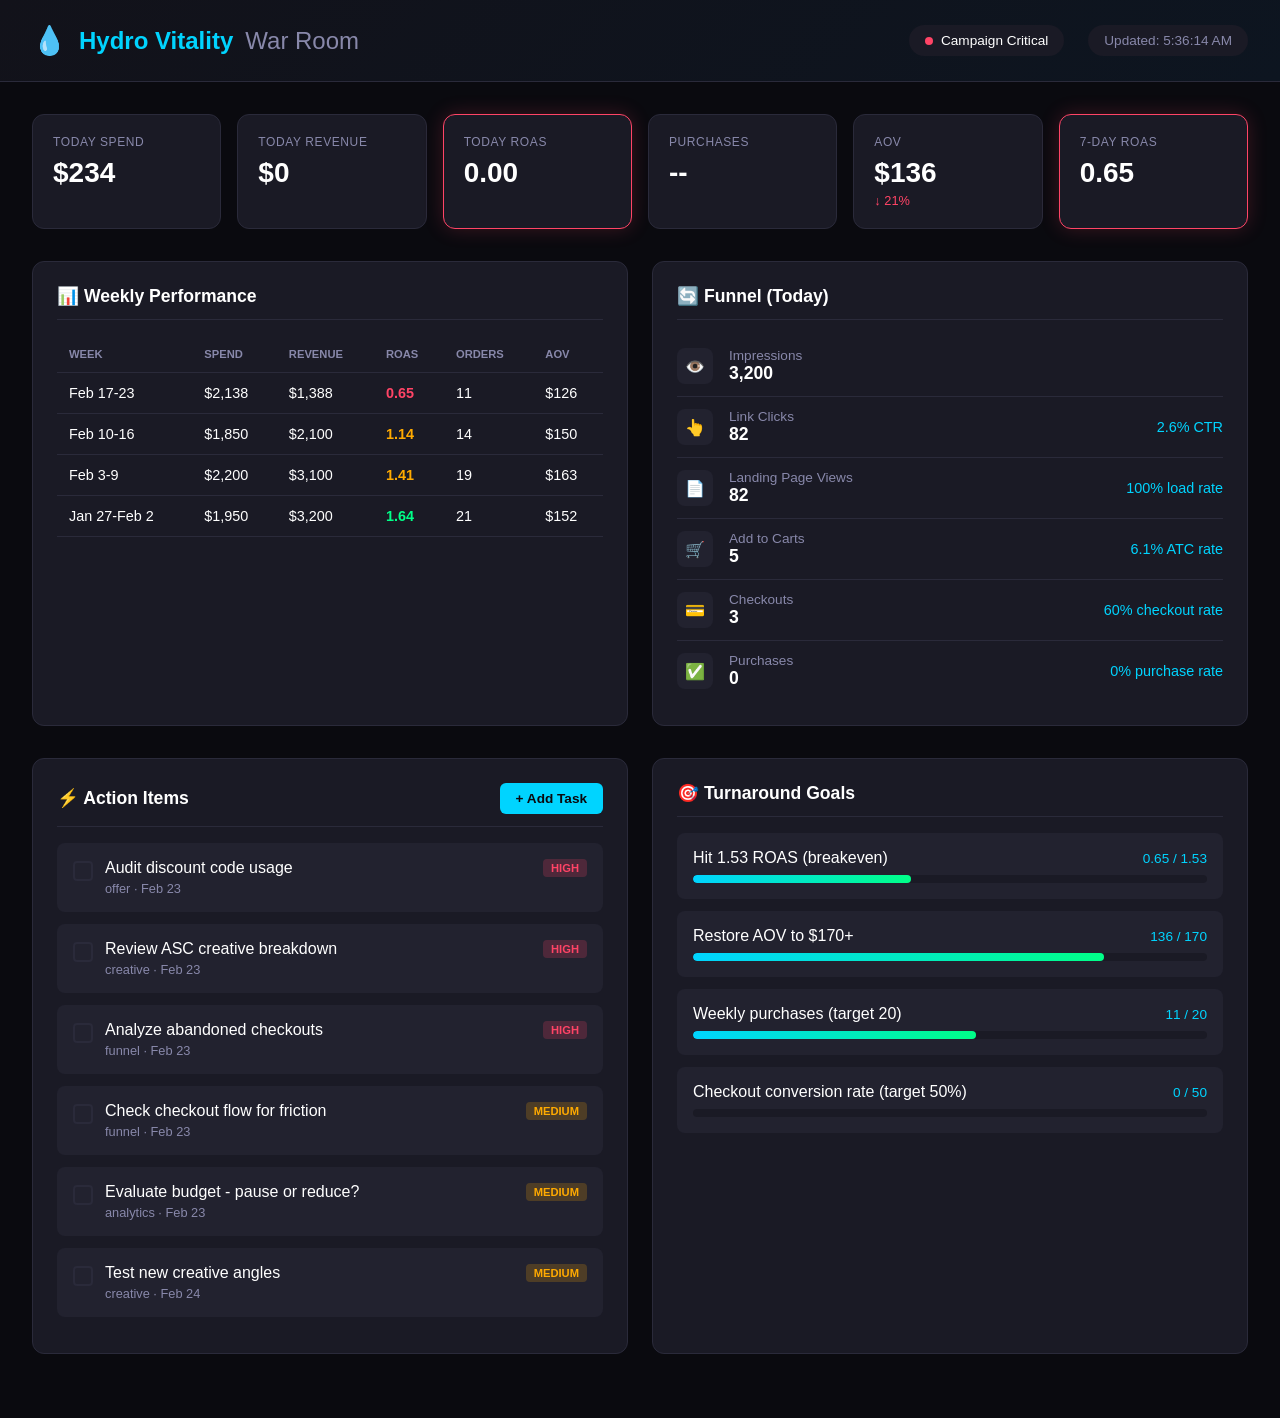
==== index.html @ 872fd459 "Initial Hydro Vitality War Room dashboard" ====
<!DOCTYPE html>
<html lang="en">
<head>
  <meta charset="UTF-8">
  <meta name="viewport" content="width=device-width, initial-scale=1.0">
  <title>Hydro Vitality War Room 💧</title>
  <style>
    * { margin: 0; padding: 0; box-sizing: border-box; }
    
    :root {
      --bg-primary: #0a0a0f;
      --bg-secondary: #12121a;
      --bg-card: #1a1a25;
      --bg-hover: #22222f;
      --text-primary: #ffffff;
      --text-secondary: #8888aa;
      --accent: #00d4ff;
      --accent-glow: rgba(0, 212, 255, 0.3);
      --success: #00ff88;
      --warning: #ffaa00;
      --error: #ff4466;
      --info: #6688ff;
      --border: #2a2a3a;
      --profit: #00ff88;
      --loss: #ff4466;
    }
    
    body {
      font-family: -apple-system, BlinkMacSystemFont, 'Segoe UI', Roboto, sans-serif;
      background: var(--bg-primary);
      color: var(--text-primary);
      min-height: 100vh;
    }
    
    /* Header */
    .header {
      background: linear-gradient(135deg, var(--bg-secondary) 0%, #0d1520 100%);
      border-bottom: 1px solid var(--border);
      padding: 1.5rem 2rem;
      display: flex;
      justify-content: space-between;
      align-items: center;
      position: sticky;
      top: 0;
      z-index: 100;
    }
    
    .logo {
      display: flex;
      align-items: center;
      gap: 0.75rem;
      font-size: 1.5rem;
      font-weight: 700;
    }
    
    .logo-icon { font-size: 1.75rem; }
    .logo-text { color: var(--accent); }
    
    .header-status {
      display: flex;
      gap: 1.5rem;
      align-items: center;
    }
    
    .status-badge {
      display: flex;
      align-items: center;
      gap: 0.5rem;
      padding: 0.5rem 1rem;
      background: var(--bg-card);
      border-radius: 20px;
      font-size: 0.85rem;
    }
    
    .status-dot {
      width: 8px;
      height: 8px;
      border-radius: 50%;
      background: var(--error);
      animation: pulse 2s infinite;
    }
    
    .status-dot.healthy { background: var(--success); }
    .status-dot.warning { background: var(--warning); }
    
    @keyframes pulse {
      0%, 100% { opacity: 1; }
      50% { opacity: 0.5; }
    }
    
    /* Main Layout */
    .main-content {
      padding: 2rem;
      max-width: 1600px;
      margin: 0 auto;
    }
    
    /* KPI Cards Row */
    .kpi-grid {
      display: grid;
      grid-template-columns: repeat(auto-fit, minmax(180px, 1fr));
      gap: 1rem;
      margin-bottom: 2rem;
    }
    
    .kpi-card {
      background: var(--bg-card);
      border: 1px solid var(--border);
      border-radius: 12px;
      padding: 1.25rem;
      position: relative;
      overflow: hidden;
    }
    
    .kpi-card.highlight {
      border-color: var(--accent);
      box-shadow: 0 0 20px var(--accent-glow);
    }
    
    .kpi-card.danger {
      border-color: var(--error);
      box-shadow: 0 0 20px rgba(255, 68, 102, 0.2);
    }
    
    .kpi-label {
      font-size: 0.75rem;
      color: var(--text-secondary);
      text-transform: uppercase;
      letter-spacing: 0.05em;
      margin-bottom: 0.5rem;
    }
    
    .kpi-value {
      font-size: 1.75rem;
      font-weight: 700;
      margin-bottom: 0.25rem;
    }
    
    .kpi-change {
      font-size: 0.8rem;
      display: flex;
      align-items: center;
      gap: 0.25rem;
    }
    
    .kpi-change.positive { color: var(--success); }
    .kpi-change.negative { color: var(--error); }
    
    /* Section Headers */
    .section-header {
      display: flex;
      justify-content: space-between;
      align-items: center;
      margin-bottom: 1rem;
      padding-bottom: 0.75rem;
      border-bottom: 1px solid var(--border);
    }
    
    .section-title {
      font-size: 1.1rem;
      font-weight: 600;
      display: flex;
      align-items: center;
      gap: 0.5rem;
    }
    
    /* Two Column Layout */
    .two-col {
      display: grid;
      grid-template-columns: 1fr 1fr;
      gap: 1.5rem;
      margin-bottom: 2rem;
    }
    
    @media (max-width: 1024px) {
      .two-col { grid-template-columns: 1fr; }
    }
    
    /* Cards */
    .card {
      background: var(--bg-card);
      border: 1px solid var(--border);
      border-radius: 12px;
      padding: 1.5rem;
    }
    
    /* Weekly Tracker Table */
    .tracker-table {
      width: 100%;
      border-collapse: collapse;
    }
    
    .tracker-table th,
    .tracker-table td {
      padding: 0.75rem;
      text-align: left;
      border-bottom: 1px solid var(--border);
    }
    
    .tracker-table th {
      font-size: 0.7rem;
      text-transform: uppercase;
      color: var(--text-secondary);
      font-weight: 600;
    }
    
    .tracker-table td {
      font-size: 0.9rem;
    }
    
    .tracker-table tr:hover {
      background: var(--bg-hover);
    }
    
    .roas-cell {
      font-weight: 600;
    }
    
    .roas-cell.good { color: var(--success); }
    .roas-cell.bad { color: var(--error); }
    .roas-cell.neutral { color: var(--warning); }
    
    /* Funnel */
    .funnel-step {
      display: flex;
      align-items: center;
      gap: 1rem;
      padding: 0.75rem 0;
      border-bottom: 1px solid var(--border);
    }
    
    .funnel-step:last-child { border-bottom: none; }
    
    .funnel-icon {
      width: 36px;
      height: 36px;
      background: var(--bg-hover);
      border-radius: 8px;
      display: flex;
      align-items: center;
      justify-content: center;
      font-size: 1rem;
    }
    
    .funnel-info { flex: 1; }
    
    .funnel-label {
      font-size: 0.85rem;
      color: var(--text-secondary);
    }
    
    .funnel-value {
      font-size: 1.1rem;
      font-weight: 600;
    }
    
    .funnel-rate {
      font-size: 0.9rem;
      color: var(--accent);
    }
    
    /* Action Items */
    .action-list {
      list-style: none;
    }
    
    .action-item {
      display: flex;
      align-items: flex-start;
      gap: 0.75rem;
      padding: 1rem;
      background: var(--bg-hover);
      border-radius: 8px;
      margin-bottom: 0.75rem;
      cursor: pointer;
      transition: all 0.2s;
    }
    
    .action-item:hover {
      background: #2a2a3a;
    }
    
    .action-item.completed {
      opacity: 0.5;
    }
    
    .action-checkbox {
      width: 20px;
      height: 20px;
      border: 2px solid var(--border);
      border-radius: 4px;
      display: flex;
      align-items: center;
      justify-content: center;
      flex-shrink: 0;
      margin-top: 2px;
    }
    
    .action-item.completed .action-checkbox {
      background: var(--success);
      border-color: var(--success);
    }
    
    .action-content { flex: 1; }
    
    .action-title {
      font-weight: 500;
      margin-bottom: 0.25rem;
    }
    
    .action-item.completed .action-title {
      text-decoration: line-through;
    }
    
    .action-meta {
      font-size: 0.8rem;
      color: var(--text-secondary);
    }
    
    .action-priority {
      font-size: 0.7rem;
      padding: 0.2rem 0.5rem;
      border-radius: 4px;
      text-transform: uppercase;
      font-weight: 600;
    }
    
    .action-priority.high {
      background: rgba(255, 68, 102, 0.2);
      color: var(--error);
    }
    
    .action-priority.medium {
      background: rgba(255, 170, 0, 0.2);
      color: var(--warning);
    }
    
    .action-priority.low {
      background: rgba(0, 212, 255, 0.2);
      color: var(--accent);
    }
    
    /* Add Action Button */
    .add-btn {
      background: var(--accent);
      color: var(--bg-primary);
      border: none;
      padding: 0.5rem 1rem;
      border-radius: 6px;
      font-size: 0.85rem;
      font-weight: 600;
      cursor: pointer;
      transition: all 0.2s;
    }
    
    .add-btn:hover {
      filter: brightness(1.1);
    }
    
    /* Goals Section */
    .goal-card {
      background: var(--bg-hover);
      border-radius: 8px;
      padding: 1rem;
      margin-bottom: 0.75rem;
    }
    
    .goal-header {
      display: flex;
      justify-content: space-between;
      align-items: center;
      margin-bottom: 0.5rem;
    }
    
    .goal-title {
      font-weight: 500;
    }
    
    .goal-target {
      font-size: 0.85rem;
      color: var(--accent);
    }
    
    .goal-progress-bar {
      height: 8px;
      background: var(--bg-card);
      border-radius: 4px;
      overflow: hidden;
    }
    
    .goal-progress-fill {
      height: 100%;
      background: linear-gradient(90deg, var(--accent), var(--success));
      border-radius: 4px;
      transition: width 0.5s ease;
    }
    
    /* Modal */
    .modal-overlay {
      display: none;
      position: fixed;
      top: 0;
      left: 0;
      right: 0;
      bottom: 0;
      background: rgba(0, 0, 0, 0.8);
      z-index: 1000;
      align-items: center;
      justify-content: center;
    }
    
    .modal-overlay.active {
      display: flex;
    }
    
    .modal {
      background: var(--bg-card);
      border: 1px solid var(--border);
      border-radius: 12px;
      padding: 1.5rem;
      width: 90%;
      max-width: 500px;
    }
    
    .modal-header {
      display: flex;
      justify-content: space-between;
      align-items: center;
      margin-bottom: 1rem;
    }
    
    .modal-title {
      font-size: 1.1rem;
      font-weight: 600;
    }
    
    .modal-close {
      background: none;
      border: none;
      color: var(--text-secondary);
      font-size: 1.5rem;
      cursor: pointer;
    }
    
    .form-group {
      margin-bottom: 1rem;
    }
    
    .form-label {
      display: block;
      font-size: 0.85rem;
      color: var(--text-secondary);
      margin-bottom: 0.5rem;
    }
    
    .form-input,
    .form-select,
    .form-textarea {
      width: 100%;
      padding: 0.75rem;
      background: var(--bg-primary);
      border: 1px solid var(--border);
      border-radius: 6px;
      color: var(--text-primary);
      font-size: 0.9rem;
    }
    
    .form-textarea {
      min-height: 80px;
      resize: vertical;
    }
    
    .form-actions {
      display: flex;
      gap: 0.75rem;
      justify-content: flex-end;
    }
    
    .btn-secondary {
      background: var(--bg-hover);
      color: var(--text-primary);
      border: 1px solid var(--border);
      padding: 0.5rem 1rem;
      border-radius: 6px;
      cursor: pointer;
    }
    
    /* Responsive */
    @media (max-width: 768px) {
      .main-content { padding: 1rem; }
      .kpi-grid { grid-template-columns: repeat(2, 1fr); }
      .header { padding: 1rem; }
    }
  </style>
</head>
<body>
  <header class="header">
    <div class="logo">
      <span class="logo-icon">💧</span>
      <span class="logo-text">Hydro Vitality</span>
      <span style="font-weight: 400; color: var(--text-secondary);">War Room</span>
    </div>
    <div class="header-status">
      <div class="status-badge">
        <span class="status-dot"></span>
        <span id="campaign-status">Campaign Critical</span>
      </div>
      <div class="status-badge" style="color: var(--text-secondary);">
        <span id="last-updated">Updated: --</span>
      </div>
    </div>
  </header>

  <main class="main-content">
    <!-- KPI Cards -->
    <div class="kpi-grid" id="kpi-grid">
      <!-- Populated by JS -->
    </div>

    <!-- Two Column Layout -->
    <div class="two-col">
      <!-- Weekly Performance -->
      <div class="card">
        <div class="section-header">
          <h2 class="section-title">📊 Weekly Performance</h2>
        </div>
        <table class="tracker-table">
          <thead>
            <tr>
              <th>Week</th>
              <th>Spend</th>
              <th>Revenue</th>
              <th>ROAS</th>
              <th>Orders</th>
              <th>AOV</th>
            </tr>
          </thead>
          <tbody id="weekly-table">
            <!-- Populated by JS -->
          </tbody>
        </table>
      </div>

      <!-- Funnel Analysis -->
      <div class="card">
        <div class="section-header">
          <h2 class="section-title">🔄 Funnel (Today)</h2>
        </div>
        <div id="funnel-container">
          <!-- Populated by JS -->
        </div>
      </div>
    </div>

    <!-- Action Items & Goals -->
    <div class="two-col">
      <!-- Action Items -->
      <div class="card">
        <div class="section-header">
          <h2 class="section-title">⚡ Action Items</h2>
          <button class="add-btn" onclick="openModal()">+ Add Task</button>
        </div>
        <ul class="action-list" id="action-list">
          <!-- Populated by JS -->
        </ul>
      </div>

      <!-- Turnaround Goals -->
      <div class="card">
        <div class="section-header">
          <h2 class="section-title">🎯 Turnaround Goals</h2>
        </div>
        <div id="goals-container">
          <!-- Populated by JS -->
        </div>
      </div>
    </div>
  </main>

  <!-- Add Task Modal -->
  <div class="modal-overlay" id="modal-overlay">
    <div class="modal">
      <div class="modal-header">
        <h3 class="modal-title">Add Action Item</h3>
        <button class="modal-close" onclick="closeModal()">&times;</button>
      </div>
      <form id="action-form">
        <div class="form-group">
          <label class="form-label">Task Title</label>
          <input type="text" class="form-input" id="task-title" required>
        </div>
        <div class="form-group">
          <label class="form-label">Description</label>
          <textarea class="form-textarea" id="task-desc"></textarea>
        </div>
        <div class="form-group">
          <label class="form-label">Priority</label>
          <select class="form-select" id="task-priority">
            <option value="high">🔴 High</option>
            <option value="medium" selected>🟡 Medium</option>
            <option value="low">🔵 Low</option>
          </select>
        </div>
        <div class="form-group">
          <label class="form-label">Category</label>
          <select class="form-select" id="task-category">
            <option value="creative">Creative</option>
            <option value="targeting">Targeting</option>
            <option value="funnel">Funnel/CRO</option>
            <option value="offer">Offer/Pricing</option>
            <option value="analytics">Analytics</option>
            <option value="other">Other</option>
          </select>
        </div>
        <div class="form-actions">
          <button type="button" class="btn-secondary" onclick="closeModal()">Cancel</button>
          <button type="submit" class="add-btn">Add Task</button>
        </div>
      </form>
    </div>
  </div>

  <script>
    // Data paths
    const DATA_PATH = './data/';
    
    // State
    let metrics = {};
    let weeklyData = [];
    let funnelData = {};
    let actions = [];
    let goals = [];

    // Load all data
    async function loadData() {
      try {
        const [metricsRes, weeklyRes, funnelRes, actionsRes, goalsRes] = await Promise.all([
          fetch(DATA_PATH + 'metrics.json'),
          fetch(DATA_PATH + 'weekly.json'),
          fetch(DATA_PATH + 'funnel.json'),
          fetch(DATA_PATH + 'actions.json'),
          fetch(DATA_PATH + 'goals.json')
        ]);
        
        metrics = await metricsRes.json();
        weeklyData = await weeklyRes.json();
        funnelData = await funnelRes.json();
        actions = await actionsRes.json();
        goals = await goalsRes.json();
        
        renderAll();
      } catch (err) {
        console.error('Error loading data:', err);
      }
    }

    // Render all sections
    function renderAll() {
      renderKPIs();
      renderWeeklyTable();
      renderFunnel();
      renderActions();
      renderGoals();
      updateStatus();
    }

    // Render KPI cards
    function renderKPIs() {
      const grid = document.getElementById('kpi-grid');
      const kpis = [
        { label: 'Today Spend', value: '$' + metrics.todaySpend?.toFixed(0), change: null, highlight: false },
        { label: 'Today Revenue', value: '$' + metrics.todayRevenue?.toFixed(0), change: null, highlight: false },
        { label: 'Today ROAS', value: metrics.todayRoas?.toFixed(2), change: null, danger: metrics.todayRoas < 1.53 },
        { label: 'Purchases', value: metrics.todayPurchases, change: null, highlight: false },
        { label: 'AOV', value: '$' + metrics.aov?.toFixed(0), change: metrics.aovChange, highlight: false },
        { label: '7-Day ROAS', value: metrics.weekRoas?.toFixed(2), change: null, danger: metrics.weekRoas < 1.53 },
      ];
      
      grid.innerHTML = kpis.map(kpi => `
        <div class="kpi-card ${kpi.highlight ? 'highlight' : ''} ${kpi.danger ? 'danger' : ''}">
          <div class="kpi-label">${kpi.label}</div>
          <div class="kpi-value">${kpi.value || '--'}</div>
          ${kpi.change !== null ? `
            <div class="kpi-change ${kpi.change >= 0 ? 'positive' : 'negative'}">
              ${kpi.change >= 0 ? '↑' : '↓'} ${Math.abs(kpi.change)}%
            </div>
          ` : ''}
        </div>
      `).join('');
    }

    // Render weekly table
    function renderWeeklyTable() {
      const tbody = document.getElementById('weekly-table');
      tbody.innerHTML = weeklyData.map(week => {
        const roasClass = week.roas >= 1.53 ? 'good' : week.roas >= 1.0 ? 'neutral' : 'bad';
        return `
          <tr>
            <td>${week.week}</td>
            <td>$${week.spend.toLocaleString()}</td>
            <td>$${week.revenue.toLocaleString()}</td>
            <td class="roas-cell ${roasClass}">${week.roas.toFixed(2)}</td>
            <td>${week.orders}</td>
            <td>$${week.aov.toFixed(0)}</td>
          </tr>
        `;
      }).join('');
    }

    // Render funnel
    function renderFunnel() {
      const container = document.getElementById('funnel-container');
      const steps = [
        { icon: '👁️', label: 'Impressions', value: funnelData.impressions, rate: null },
        { icon: '👆', label: 'Link Clicks', value: funnelData.clicks, rate: ((funnelData.clicks / funnelData.impressions) * 100).toFixed(1) + '% CTR' },
        { icon: '📄', label: 'Landing Page Views', value: funnelData.lpv, rate: ((funnelData.lpv / funnelData.clicks) * 100).toFixed(0) + '% load rate' },
        { icon: '🛒', label: 'Add to Carts', value: funnelData.atc, rate: ((funnelData.atc / funnelData.lpv) * 100).toFixed(1) + '% ATC rate' },
        { icon: '💳', label: 'Checkouts', value: funnelData.checkout, rate: ((funnelData.checkout / funnelData.atc) * 100).toFixed(0) + '% checkout rate' },
        { icon: '✅', label: 'Purchases', value: funnelData.purchases, rate: ((funnelData.purchases / funnelData.checkout) * 100).toFixed(0) + '% purchase rate' },
      ];
      
      container.innerHTML = steps.map(step => `
        <div class="funnel-step">
          <div class="funnel-icon">${step.icon}</div>
          <div class="funnel-info">
            <div class="funnel-label">${step.label}</div>
            <div class="funnel-value">${step.value?.toLocaleString() || 0}</div>
          </div>
          ${step.rate ? `<div class="funnel-rate">${step.rate}</div>` : ''}
        </div>
      `).join('');
    }

    // Render actions
    function renderActions() {
      const list = document.getElementById('action-list');
      const sortedActions = [...actions].sort((a, b) => {
        if (a.completed !== b.completed) return a.completed ? 1 : -1;
        const priorityOrder = { high: 0, medium: 1, low: 2 };
        return priorityOrder[a.priority] - priorityOrder[b.priority];
      });
      
      list.innerHTML = sortedActions.map((action, idx) => `
        <li class="action-item ${action.completed ? 'completed' : ''}" onclick="toggleAction(${idx})">
          <div class="action-checkbox">${action.completed ? '✓' : ''}</div>
          <div class="action-content">
            <div class="action-title">${action.title}</div>
            <div class="action-meta">${action.category} · ${action.date || 'No date'}</div>
          </div>
          <span class="action-priority ${action.priority}">${action.priority}</span>
        </li>
      `).join('');
    }

    // Render goals
    function renderGoals() {
      const container = document.getElementById('goals-container');
      container.innerHTML = goals.map(goal => {
        const progress = Math.min((goal.current / goal.target) * 100, 100);
        return `
          <div class="goal-card">
            <div class="goal-header">
              <span class="goal-title">${goal.title}</span>
              <span class="goal-target">${goal.current} / ${goal.target}</span>
            </div>
            <div class="goal-progress-bar">
              <div class="goal-progress-fill" style="width: ${progress}%"></div>
            </div>
          </div>
        `;
      }).join('');
    }

    // Update status
    function updateStatus() {
      const statusDot = document.querySelector('.status-dot');
      const statusText = document.getElementById('campaign-status');
      const lastUpdated = document.getElementById('last-updated');
      
      if (metrics.weekRoas >= 1.53) {
        statusDot.className = 'status-dot healthy';
        statusText.textContent = 'Profitable';
      } else if (metrics.weekRoas >= 1.0) {
        statusDot.className = 'status-dot warning';
        statusText.textContent = 'Breaking Even';
      } else {
        statusDot.className = 'status-dot';
        statusText.textContent = 'Campaign Critical';
      }
      
      lastUpdated.textContent = 'Updated: ' + new Date().toLocaleTimeString();
    }

    // Toggle action complete
    function toggleAction(idx) {
      actions[idx].completed = !actions[idx].completed;
      renderActions();
      saveActions();
    }

    // Save actions (would need backend)
    async function saveActions() {
      // For now, log to console - Billy will update the JSON
      console.log('Actions updated:', JSON.stringify(actions, null, 2));
    }

    // Modal functions
    function openModal() {
      document.getElementById('modal-overlay').classList.add('active');
    }

    function closeModal() {
      document.getElementById('modal-overlay').classList.remove('active');
      document.getElementById('action-form').reset();
    }

    // Form submit
    document.getElementById('action-form').addEventListener('submit', function(e) {
      e.preventDefault();
      const newAction = {
        title: document.getElementById('task-title').value,
        description: document.getElementById('task-desc').value,
        priority: document.getElementById('task-priority').value,
        category: document.getElementById('task-category').value,
        date: new Date().toLocaleDateString(),
        completed: false
      };
      actions.unshift(newAction);
      renderActions();
      saveActions();
      closeModal();
    });

    // Init
    loadData();
  </script>
</body>
</html>
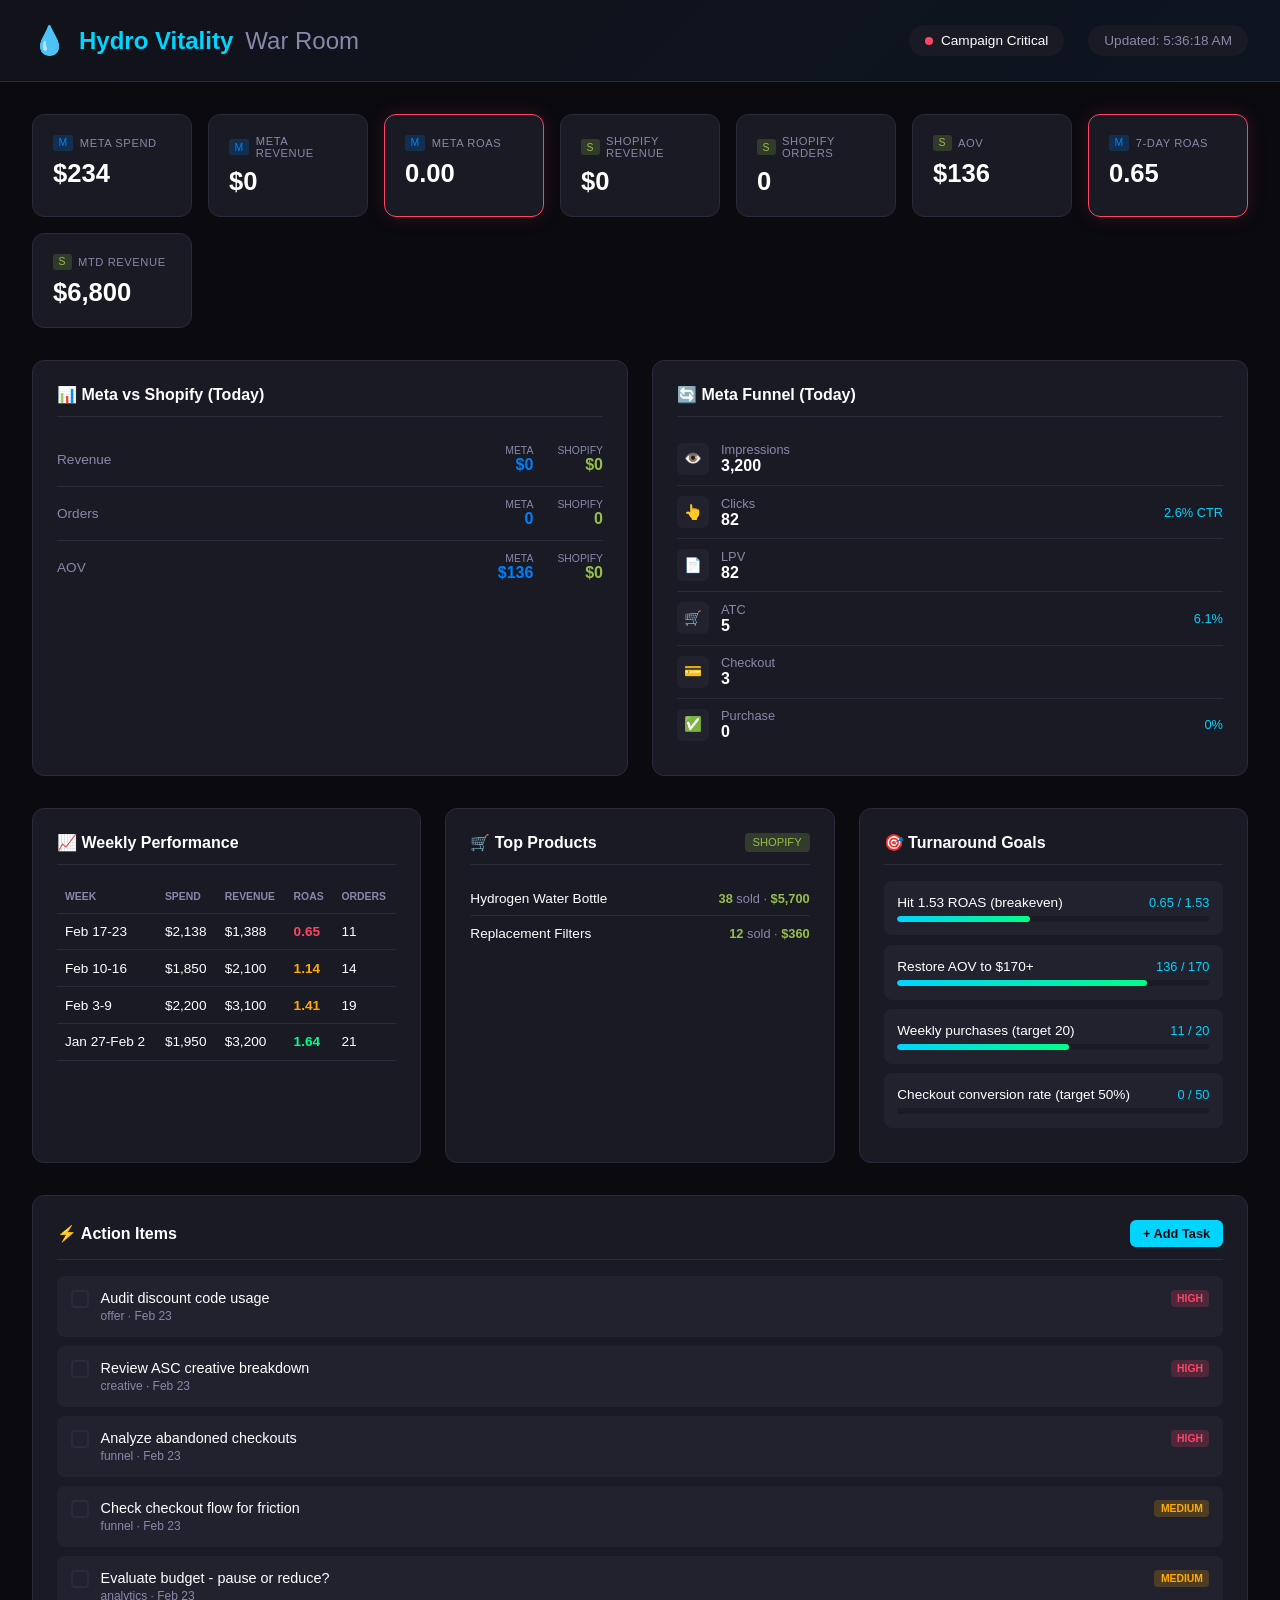
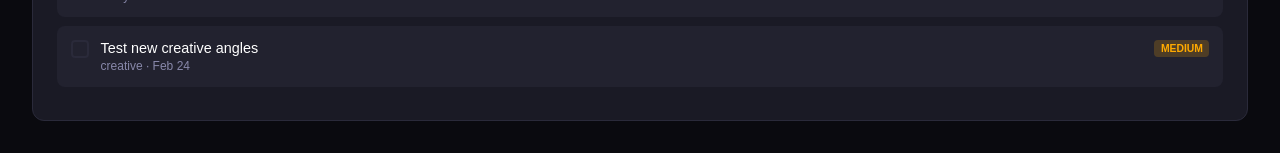
==== commit 15cf9ca3: "Add Shopify metrics, Meta comparison, improved layout" ====
--- a/index.html
+++ b/index.html
@@ -21,8 +21,8 @@
       --error: #ff4466;
       --info: #6688ff;
       --border: #2a2a3a;
-      --profit: #00ff88;
-      --loss: #ff4466;
+      --shopify: #96bf48;
+      --meta: #0081fb;
     }
     
     body {
@@ -32,7 +32,6 @@
       min-height: 100vh;
     }
     
-    /* Header */
     .header {
       background: linear-gradient(135deg, var(--bg-secondary) 0%, #0d1520 100%);
       border-bottom: 1px solid var(--border);
@@ -88,17 +87,55 @@
       50% { opacity: 0.5; }
     }
     
-    /* Main Layout */
     .main-content {
       padding: 2rem;
       max-width: 1600px;
       margin: 0 auto;
     }
     
-    /* KPI Cards Row */
+    /* Source Tabs */
+    .source-tabs {
+      display: flex;
+      gap: 0.5rem;
+      margin-bottom: 1.5rem;
+    }
+    
+    .source-tab {
+      padding: 0.6rem 1.25rem;
+      border-radius: 8px;
+      border: 1px solid var(--border);
+      background: var(--bg-card);
+      color: var(--text-secondary);
+      cursor: pointer;
+      font-size: 0.9rem;
+      font-weight: 500;
+      transition: all 0.2s;
+    }
+    
+    .source-tab:hover { background: var(--bg-hover); }
+    
+    .source-tab.active {
+      border-color: var(--accent);
+      color: var(--accent);
+      background: rgba(0, 212, 255, 0.1);
+    }
+    
+    .source-tab.shopify.active {
+      border-color: var(--shopify);
+      color: var(--shopify);
+      background: rgba(150, 191, 72, 0.1);
+    }
+    
+    .source-tab.meta.active {
+      border-color: var(--meta);
+      color: var(--meta);
+      background: rgba(0, 129, 251, 0.1);
+    }
+    
+    /* KPI Grid */
     .kpi-grid {
       display: grid;
-      grid-template-columns: repeat(auto-fit, minmax(180px, 1fr));
+      grid-template-columns: repeat(auto-fit, minmax(160px, 1fr));
       gap: 1rem;
       margin-bottom: 2rem;
     }
@@ -108,45 +145,58 @@
       border: 1px solid var(--border);
       border-radius: 12px;
       padding: 1.25rem;
-      position: relative;
-      overflow: hidden;
-    }
-    
-    .kpi-card.highlight {
-      border-color: var(--accent);
-      box-shadow: 0 0 20px var(--accent-glow);
     }
     
     .kpi-card.danger {
       border-color: var(--error);
-      box-shadow: 0 0 20px rgba(255, 68, 102, 0.2);
+      box-shadow: 0 0 20px rgba(255, 68, 102, 0.15);
+    }
+    
+    .kpi-card.success {
+      border-color: var(--success);
     }
     
     .kpi-label {
-      font-size: 0.75rem;
+      font-size: 0.7rem;
       color: var(--text-secondary);
       text-transform: uppercase;
       letter-spacing: 0.05em;
       margin-bottom: 0.5rem;
+      display: flex;
+      align-items: center;
+      gap: 0.4rem;
+    }
+    
+    .kpi-label .source-icon {
+      font-size: 0.65rem;
+      padding: 0.15rem 0.35rem;
+      border-radius: 3px;
+    }
+    
+    .kpi-label .source-icon.shopify {
+      background: rgba(150, 191, 72, 0.2);
+      color: var(--shopify);
+    }
+    
+    .kpi-label .source-icon.meta {
+      background: rgba(0, 129, 251, 0.2);
+      color: var(--meta);
     }
     
     .kpi-value {
-      font-size: 1.75rem;
+      font-size: 1.6rem;
       font-weight: 700;
-      margin-bottom: 0.25rem;
     }
     
     .kpi-change {
-      font-size: 0.8rem;
-      display: flex;
-      align-items: center;
-      gap: 0.25rem;
+      font-size: 0.75rem;
+      margin-top: 0.25rem;
     }
     
     .kpi-change.positive { color: var(--success); }
     .kpi-change.negative { color: var(--error); }
     
-    /* Section Headers */
+    /* Section */
     .section-header {
       display: flex;
       justify-content: space-between;
@@ -157,14 +207,13 @@
     }
     
     .section-title {
-      font-size: 1.1rem;
+      font-size: 1rem;
       font-weight: 600;
       display: flex;
       align-items: center;
       gap: 0.5rem;
     }
     
-    /* Two Column Layout */
     .two-col {
       display: grid;
       grid-template-columns: 1fr 1fr;
@@ -172,11 +221,21 @@
       margin-bottom: 2rem;
     }
     
-    @media (max-width: 1024px) {
-      .two-col { grid-template-columns: 1fr; }
-    }
-    
-    /* Cards */
+    .three-col {
+      display: grid;
+      grid-template-columns: 1fr 1fr 1fr;
+      gap: 1.5rem;
+      margin-bottom: 2rem;
+    }
+    
+    @media (max-width: 1200px) {
+      .three-col { grid-template-columns: 1fr 1fr; }
+    }
+    
+    @media (max-width: 900px) {
+      .two-col, .three-col { grid-template-columns: 1fr; }
+    }
+    
     .card {
       background: var(--bg-card);
       border: 1px solid var(--border);
@@ -184,116 +243,128 @@
       padding: 1.5rem;
     }
     
-    /* Weekly Tracker Table */
+    /* Tables */
     .tracker-table {
       width: 100%;
       border-collapse: collapse;
+      font-size: 0.85rem;
     }
     
     .tracker-table th,
     .tracker-table td {
-      padding: 0.75rem;
+      padding: 0.65rem 0.5rem;
       text-align: left;
       border-bottom: 1px solid var(--border);
     }
     
     .tracker-table th {
-      font-size: 0.7rem;
+      font-size: 0.65rem;
       text-transform: uppercase;
       color: var(--text-secondary);
       font-weight: 600;
     }
     
-    .tracker-table td {
-      font-size: 0.9rem;
-    }
-    
-    .tracker-table tr:hover {
-      background: var(--bg-hover);
-    }
-    
-    .roas-cell {
-      font-weight: 600;
-    }
-    
+    .tracker-table tr:hover { background: var(--bg-hover); }
+    
+    .roas-cell { font-weight: 600; }
     .roas-cell.good { color: var(--success); }
     .roas-cell.bad { color: var(--error); }
     .roas-cell.neutral { color: var(--warning); }
     
+    /* Comparison Row */
+    .compare-row {
+      display: flex;
+      justify-content: space-between;
+      align-items: center;
+      padding: 0.75rem 0;
+      border-bottom: 1px solid var(--border);
+    }
+    
+    .compare-row:last-child { border-bottom: none; }
+    
+    .compare-label {
+      color: var(--text-secondary);
+      font-size: 0.85rem;
+    }
+    
+    .compare-values {
+      display: flex;
+      gap: 1.5rem;
+    }
+    
+    .compare-value {
+      text-align: right;
+    }
+    
+    .compare-value .source {
+      font-size: 0.65rem;
+      color: var(--text-secondary);
+      text-transform: uppercase;
+    }
+    
+    .compare-value .num {
+      font-weight: 600;
+      font-size: 1rem;
+    }
+    
+    .compare-value.shopify .num { color: var(--shopify); }
+    .compare-value.meta .num { color: var(--meta); }
+    
     /* Funnel */
     .funnel-step {
       display: flex;
       align-items: center;
-      gap: 1rem;
-      padding: 0.75rem 0;
+      gap: 0.75rem;
+      padding: 0.6rem 0;
       border-bottom: 1px solid var(--border);
     }
     
     .funnel-step:last-child { border-bottom: none; }
     
     .funnel-icon {
-      width: 36px;
-      height: 36px;
+      width: 32px;
+      height: 32px;
+      background: var(--bg-hover);
+      border-radius: 6px;
+      display: flex;
+      align-items: center;
+      justify-content: center;
+      font-size: 0.9rem;
+    }
+    
+    .funnel-info { flex: 1; }
+    .funnel-label { font-size: 0.8rem; color: var(--text-secondary); }
+    .funnel-value { font-size: 1rem; font-weight: 600; }
+    .funnel-rate { font-size: 0.8rem; color: var(--accent); }
+    
+    /* Actions */
+    .action-list { list-style: none; }
+    
+    .action-item {
+      display: flex;
+      align-items: flex-start;
+      gap: 0.75rem;
+      padding: 0.85rem;
       background: var(--bg-hover);
       border-radius: 8px;
-      display: flex;
-      align-items: center;
-      justify-content: center;
-      font-size: 1rem;
-    }
-    
-    .funnel-info { flex: 1; }
-    
-    .funnel-label {
-      font-size: 0.85rem;
-      color: var(--text-secondary);
-    }
-    
-    .funnel-value {
-      font-size: 1.1rem;
-      font-weight: 600;
-    }
-    
-    .funnel-rate {
-      font-size: 0.9rem;
-      color: var(--accent);
-    }
-    
-    /* Action Items */
-    .action-list {
-      list-style: none;
-    }
-    
-    .action-item {
-      display: flex;
-      align-items: flex-start;
-      gap: 0.75rem;
-      padding: 1rem;
-      background: var(--bg-hover);
-      border-radius: 8px;
-      margin-bottom: 0.75rem;
+      margin-bottom: 0.6rem;
       cursor: pointer;
       transition: all 0.2s;
     }
     
-    .action-item:hover {
-      background: #2a2a3a;
-    }
-    
-    .action-item.completed {
-      opacity: 0.5;
-    }
+    .action-item:hover { background: #2a2a3a; }
+    .action-item.completed { opacity: 0.5; }
     
     .action-checkbox {
-      width: 20px;
-      height: 20px;
+      width: 18px;
+      height: 18px;
       border: 2px solid var(--border);
       border-radius: 4px;
       display: flex;
       align-items: center;
       justify-content: center;
       flex-shrink: 0;
-      margin-top: 2px;
+      font-size: 0.7rem;
     }
     
     .action-item.completed .action-checkbox {
@@ -302,116 +373,93 @@
     }
     
     .action-content { flex: 1; }
-    
-    .action-title {
-      font-weight: 500;
-      margin-bottom: 0.25rem;
-    }
-    
-    .action-item.completed .action-title {
-      text-decoration: line-through;
-    }
-    
-    .action-meta {
-      font-size: 0.8rem;
-      color: var(--text-secondary);
-    }
+    .action-title { font-size: 0.9rem; font-weight: 500; margin-bottom: 0.2rem; }
+    .action-item.completed .action-title { text-decoration: line-through; }
+    .action-meta { font-size: 0.75rem; color: var(--text-secondary); }
     
     .action-priority {
-      font-size: 0.7rem;
-      padding: 0.2rem 0.5rem;
+      font-size: 0.65rem;
+      padding: 0.2rem 0.4rem;
       border-radius: 4px;
       text-transform: uppercase;
       font-weight: 600;
     }
     
-    .action-priority.high {
-      background: rgba(255, 68, 102, 0.2);
-      color: var(--error);
-    }
-    
-    .action-priority.medium {
-      background: rgba(255, 170, 0, 0.2);
-      color: var(--warning);
-    }
-    
-    .action-priority.low {
-      background: rgba(0, 212, 255, 0.2);
-      color: var(--accent);
-    }
-    
-    /* Add Action Button */
+    .action-priority.high { background: rgba(255, 68, 102, 0.2); color: var(--error); }
+    .action-priority.medium { background: rgba(255, 170, 0, 0.2); color: var(--warning); }
+    .action-priority.low { background: rgba(0, 212, 255, 0.2); color: var(--accent); }
+    
     .add-btn {
       background: var(--accent);
       color: var(--bg-primary);
       border: none;
-      padding: 0.5rem 1rem;
+      padding: 0.4rem 0.8rem;
       border-radius: 6px;
-      font-size: 0.85rem;
+      font-size: 0.8rem;
       font-weight: 600;
       cursor: pointer;
-      transition: all 0.2s;
-    }
-    
-    .add-btn:hover {
-      filter: brightness(1.1);
-    }
-    
-    /* Goals Section */
+    }
+    
+    .add-btn:hover { filter: brightness(1.1); }
+    
+    /* Goals */
     .goal-card {
       background: var(--bg-hover);
       border-radius: 8px;
-      padding: 1rem;
-      margin-bottom: 0.75rem;
+      padding: 0.85rem;
+      margin-bottom: 0.6rem;
     }
     
     .goal-header {
       display: flex;
       justify-content: space-between;
       align-items: center;
-      margin-bottom: 0.5rem;
-    }
-    
-    .goal-title {
-      font-weight: 500;
-    }
-    
-    .goal-target {
-      font-size: 0.85rem;
-      color: var(--accent);
-    }
+      margin-bottom: 0.4rem;
+    }
+    
+    .goal-title { font-size: 0.85rem; font-weight: 500; }
+    .goal-target { font-size: 0.8rem; color: var(--accent); }
     
     .goal-progress-bar {
-      height: 8px;
+      height: 6px;
       background: var(--bg-card);
-      border-radius: 4px;
+      border-radius: 3px;
       overflow: hidden;
     }
     
     .goal-progress-fill {
       height: 100%;
       background: linear-gradient(90deg, var(--accent), var(--success));
-      border-radius: 4px;
-      transition: width 0.5s ease;
-    }
+      border-radius: 3px;
+    }
+    
+    /* Top Products */
+    .product-row {
+      display: flex;
+      justify-content: space-between;
+      align-items: center;
+      padding: 0.6rem 0;
+      border-bottom: 1px solid var(--border);
+    }
+    
+    .product-row:last-child { border-bottom: none; }
+    
+    .product-name { font-size: 0.85rem; }
+    .product-stats { font-size: 0.8rem; color: var(--text-secondary); }
+    .product-stats span { color: var(--shopify); font-weight: 600; }
     
     /* Modal */
     .modal-overlay {
       display: none;
       position: fixed;
-      top: 0;
-      left: 0;
-      right: 0;
-      bottom: 0;
+      top: 0; left: 0; right: 0; bottom: 0;
       background: rgba(0, 0, 0, 0.8);
       z-index: 1000;
       align-items: center;
       justify-content: center;
     }
     
-    .modal-overlay.active {
-      display: flex;
-    }
+    .modal-overlay.active { display: flex; }
     
     .modal {
       background: var(--bg-card);
@@ -429,10 +477,7 @@
       margin-bottom: 1rem;
     }
     
-    .modal-title {
-      font-size: 1.1rem;
-      font-weight: 600;
-    }
+    .modal-title { font-size: 1.1rem; font-weight: 600; }
     
     .modal-close {
       background: none;
@@ -442,20 +487,10 @@
       cursor: pointer;
     }
     
-    .form-group {
-      margin-bottom: 1rem;
-    }
-    
-    .form-label {
-      display: block;
-      font-size: 0.85rem;
-      color: var(--text-secondary);
-      margin-bottom: 0.5rem;
-    }
-    
-    .form-input,
-    .form-select,
-    .form-textarea {
+    .form-group { margin-bottom: 1rem; }
+    .form-label { display: block; font-size: 0.85rem; color: var(--text-secondary); margin-bottom: 0.5rem; }
+    
+    .form-input, .form-select, .form-textarea {
       width: 100%;
       padding: 0.75rem;
       background: var(--bg-primary);
@@ -465,16 +500,8 @@
       font-size: 0.9rem;
     }
     
-    .form-textarea {
-      min-height: 80px;
-      resize: vertical;
-    }
-    
-    .form-actions {
-      display: flex;
-      gap: 0.75rem;
-      justify-content: flex-end;
-    }
+    .form-textarea { min-height: 80px; resize: vertical; }
+    .form-actions { display: flex; gap: 0.75rem; justify-content: flex-end; }
     
     .btn-secondary {
       background: var(--bg-hover);
@@ -485,11 +512,10 @@
       cursor: pointer;
     }
     
-    /* Responsive */
     @media (max-width: 768px) {
       .main-content { padding: 1rem; }
       .kpi-grid { grid-template-columns: repeat(2, 1fr); }
-      .header { padding: 1rem; }
+      .header { padding: 1rem; flex-wrap: wrap; gap: 1rem; }
     }
   </style>
 </head>
@@ -513,16 +539,30 @@
 
   <main class="main-content">
     <!-- KPI Cards -->
-    <div class="kpi-grid" id="kpi-grid">
-      <!-- Populated by JS -->
-    </div>
-
-    <!-- Two Column Layout -->
+    <div class="kpi-grid" id="kpi-grid"></div>
+
+    <!-- Attribution Comparison + Funnel -->
     <div class="two-col">
-      <!-- Weekly Performance -->
       <div class="card">
         <div class="section-header">
-          <h2 class="section-title">📊 Weekly Performance</h2>
+          <h2 class="section-title">📊 Meta vs Shopify (Today)</h2>
+        </div>
+        <div id="comparison-container"></div>
+      </div>
+      
+      <div class="card">
+        <div class="section-header">
+          <h2 class="section-title">🔄 Meta Funnel (Today)</h2>
+        </div>
+        <div id="funnel-container"></div>
+      </div>
+    </div>
+
+    <!-- Weekly + Products + Goals -->
+    <div class="three-col">
+      <div class="card">
+        <div class="section-header">
+          <h2 class="section-title">📈 Weekly Performance</h2>
         </div>
         <table class="tracker-table">
           <thead>
@@ -532,52 +572,39 @@
               <th>Revenue</th>
               <th>ROAS</th>
               <th>Orders</th>
-              <th>AOV</th>
             </tr>
           </thead>
-          <tbody id="weekly-table">
-            <!-- Populated by JS -->
-          </tbody>
+          <tbody id="weekly-table"></tbody>
         </table>
       </div>
 
-      <!-- Funnel Analysis -->
       <div class="card">
         <div class="section-header">
-          <h2 class="section-title">🔄 Funnel (Today)</h2>
-        </div>
-        <div id="funnel-container">
-          <!-- Populated by JS -->
-        </div>
+          <h2 class="section-title">🛒 Top Products</h2>
+          <span class="source-icon shopify" style="font-size: 0.7rem; padding: 0.2rem 0.5rem; border-radius: 4px; background: rgba(150, 191, 72, 0.2); color: #96bf48;">SHOPIFY</span>
+        </div>
+        <div id="products-container"></div>
       </div>
-    </div>
-
-    <!-- Action Items & Goals -->
-    <div class="two-col">
-      <!-- Action Items -->
-      <div class="card">
-        <div class="section-header">
-          <h2 class="section-title">⚡ Action Items</h2>
-          <button class="add-btn" onclick="openModal()">+ Add Task</button>
-        </div>
-        <ul class="action-list" id="action-list">
-          <!-- Populated by JS -->
-        </ul>
-      </div>
-
-      <!-- Turnaround Goals -->
+
       <div class="card">
         <div class="section-header">
           <h2 class="section-title">🎯 Turnaround Goals</h2>
         </div>
-        <div id="goals-container">
-          <!-- Populated by JS -->
-        </div>
+        <div id="goals-container"></div>
       </div>
     </div>
+
+    <!-- Action Items -->
+    <div class="card">
+      <div class="section-header">
+        <h2 class="section-title">⚡ Action Items</h2>
+        <button class="add-btn" onclick="openModal()">+ Add Task</button>
+      </div>
+      <ul class="action-list" id="action-list"></ul>
+    </div>
   </main>
 
-  <!-- Add Task Modal -->
+  <!-- Modal -->
   <div class="modal-overlay" id="modal-overlay">
     <div class="modal">
       <div class="modal-header">
@@ -621,25 +648,18 @@
   </div>
 
   <script>
-    // Data paths
     const DATA_PATH = './data/';
-    
-    // State
-    let metrics = {};
-    let weeklyData = [];
-    let funnelData = {};
-    let actions = [];
-    let goals = [];
-
-    // Load all data
+    let metrics = {}, weeklyData = [], funnelData = {}, actions = [], goals = [], shopify = {};
+
     async function loadData() {
       try {
-        const [metricsRes, weeklyRes, funnelRes, actionsRes, goalsRes] = await Promise.all([
+        const [metricsRes, weeklyRes, funnelRes, actionsRes, goalsRes, shopifyRes] = await Promise.all([
           fetch(DATA_PATH + 'metrics.json'),
           fetch(DATA_PATH + 'weekly.json'),
           fetch(DATA_PATH + 'funnel.json'),
           fetch(DATA_PATH + 'actions.json'),
-          fetch(DATA_PATH + 'goals.json')
+          fetch(DATA_PATH + 'goals.json'),
+          fetch(DATA_PATH + 'shopify.json')
         ]);
         
         metrics = await metricsRes.json();
@@ -647,6 +667,7 @@
         funnelData = await funnelRes.json();
         actions = await actionsRes.json();
         goals = await goalsRes.json();
+        shopify = await shopifyRes.json();
         
         renderAll();
       } catch (err) {
@@ -654,114 +675,125 @@
       }
     }
 
-    // Render all sections
     function renderAll() {
       renderKPIs();
+      renderComparison();
+      renderFunnel();
       renderWeeklyTable();
-      renderFunnel();
+      renderProducts();
+      renderGoals();
       renderActions();
-      renderGoals();
       updateStatus();
     }
 
-    // Render KPI cards
     function renderKPIs() {
       const grid = document.getElementById('kpi-grid');
       const kpis = [
-        { label: 'Today Spend', value: '$' + metrics.todaySpend?.toFixed(0), change: null, highlight: false },
-        { label: 'Today Revenue', value: '$' + metrics.todayRevenue?.toFixed(0), change: null, highlight: false },
-        { label: 'Today ROAS', value: metrics.todayRoas?.toFixed(2), change: null, danger: metrics.todayRoas < 1.53 },
-        { label: 'Purchases', value: metrics.todayPurchases, change: null, highlight: false },
-        { label: 'AOV', value: '$' + metrics.aov?.toFixed(0), change: metrics.aovChange, highlight: false },
-        { label: '7-Day ROAS', value: metrics.weekRoas?.toFixed(2), change: null, danger: metrics.weekRoas < 1.53 },
+        { label: 'Meta Spend', value: '$' + (metrics.todaySpend || 0).toFixed(0), source: 'meta' },
+        { label: 'Meta Revenue', value: '$' + (metrics.todayRevenue || 0).toFixed(0), source: 'meta' },
+        { label: 'Meta ROAS', value: (metrics.todayRoas || 0).toFixed(2), source: 'meta', danger: metrics.todayRoas < 1.53 },
+        { label: 'Shopify Revenue', value: '$' + (shopify.today?.revenue || 0).toFixed(0), source: 'shopify' },
+        { label: 'Shopify Orders', value: shopify.today?.orders || 0, source: 'shopify' },
+        { label: 'AOV', value: '$' + (shopify.today?.aov || metrics.aov || 0).toFixed(0), source: 'shopify' },
+        { label: '7-Day ROAS', value: (metrics.weekRoas || 0).toFixed(2), source: 'meta', danger: metrics.weekRoas < 1.53 },
+        { label: 'MTD Revenue', value: '$' + (shopify.month?.revenue || 0).toLocaleString(), source: 'shopify' },
       ];
       
       grid.innerHTML = kpis.map(kpi => `
-        <div class="kpi-card ${kpi.highlight ? 'highlight' : ''} ${kpi.danger ? 'danger' : ''}">
-          <div class="kpi-label">${kpi.label}</div>
-          <div class="kpi-value">${kpi.value || '--'}</div>
-          ${kpi.change !== null ? `
-            <div class="kpi-change ${kpi.change >= 0 ? 'positive' : 'negative'}">
-              ${kpi.change >= 0 ? '↑' : '↓'} ${Math.abs(kpi.change)}%
+        <div class="kpi-card ${kpi.danger ? 'danger' : ''}">
+          <div class="kpi-label">
+            <span class="source-icon ${kpi.source}">${kpi.source === 'shopify' ? 'S' : 'M'}</span>
+            ${kpi.label}
+          </div>
+          <div class="kpi-value">${kpi.value}</div>
+        </div>
+      `).join('');
+    }
+
+    function renderComparison() {
+      const container = document.getElementById('comparison-container');
+      const comparisons = [
+        { label: 'Revenue', meta: metrics.todayRevenue || 0, shopify: shopify.today?.revenue || 0 },
+        { label: 'Orders', meta: metrics.todayPurchases || 0, shopify: shopify.today?.orders || 0 },
+        { label: 'AOV', meta: metrics.aov || 0, shopify: shopify.today?.aov || 0 },
+      ];
+      
+      container.innerHTML = comparisons.map(c => `
+        <div class="compare-row">
+          <span class="compare-label">${c.label}</span>
+          <div class="compare-values">
+            <div class="compare-value meta">
+              <div class="source">Meta</div>
+              <div class="num">${typeof c.meta === 'number' && c.label !== 'Orders' ? '$' + c.meta.toFixed(0) : c.meta}</div>
             </div>
-          ` : ''}
+            <div class="compare-value shopify">
+              <div class="source">Shopify</div>
+              <div class="num">${typeof c.shopify === 'number' && c.label !== 'Orders' ? '$' + c.shopify.toFixed(0) : c.shopify}</div>
+            </div>
+          </div>
         </div>
       `).join('');
     }
 
-    // Render weekly table
+    function renderFunnel() {
+      const container = document.getElementById('funnel-container');
+      const steps = [
+        { icon: '👁️', label: 'Impressions', value: funnelData.impressions || 0 },
+        { icon: '👆', label: 'Clicks', value: funnelData.clicks || 0, rate: funnelData.impressions ? ((funnelData.clicks / funnelData.impressions) * 100).toFixed(1) + '% CTR' : null },
+        { icon: '📄', label: 'LPV', value: funnelData.lpv || 0 },
+        { icon: '🛒', label: 'ATC', value: funnelData.atc || 0, rate: funnelData.lpv ? ((funnelData.atc / funnelData.lpv) * 100).toFixed(1) + '%' : null },
+        { icon: '💳', label: 'Checkout', value: funnelData.checkout || 0 },
+        { icon: '✅', label: 'Purchase', value: funnelData.purchases || 0, rate: funnelData.checkout ? ((funnelData.purchases / funnelData.checkout) * 100).toFixed(0) + '%' : null },
+      ];
+      
+      container.innerHTML = steps.map(s => `
+        <div class="funnel-step">
+          <div class="funnel-icon">${s.icon}</div>
+          <div class="funnel-info">
+            <div class="funnel-label">${s.label}</div>
+            <div class="funnel-value">${s.value.toLocaleString()}</div>
+          </div>
+          ${s.rate ? `<div class="funnel-rate">${s.rate}</div>` : ''}
+        </div>
+      `).join('');
+    }
+
     function renderWeeklyTable() {
       const tbody = document.getElementById('weekly-table');
-      tbody.innerHTML = weeklyData.map(week => {
-        const roasClass = week.roas >= 1.53 ? 'good' : week.roas >= 1.0 ? 'neutral' : 'bad';
+      tbody.innerHTML = weeklyData.map(w => {
+        const roasClass = w.roas >= 1.53 ? 'good' : w.roas >= 1.0 ? 'neutral' : 'bad';
         return `
           <tr>
-            <td>${week.week}</td>
-            <td>$${week.spend.toLocaleString()}</td>
-            <td>$${week.revenue.toLocaleString()}</td>
-            <td class="roas-cell ${roasClass}">${week.roas.toFixed(2)}</td>
-            <td>${week.orders}</td>
-            <td>$${week.aov.toFixed(0)}</td>
+            <td>${w.week}</td>
+            <td>$${w.spend.toLocaleString()}</td>
+            <td>$${w.revenue.toLocaleString()}</td>
+            <td class="roas-cell ${roasClass}">${w.roas.toFixed(2)}</td>
+            <td>${w.orders}</td>
           </tr>
         `;
       }).join('');
     }
 
-    // Render funnel
-    function renderFunnel() {
-      const container = document.getElementById('funnel-container');
-      const steps = [
-        { icon: '👁️', label: 'Impressions', value: funnelData.impressions, rate: null },
-        { icon: '👆', label: 'Link Clicks', value: funnelData.clicks, rate: ((funnelData.clicks / funnelData.impressions) * 100).toFixed(1) + '% CTR' },
-        { icon: '📄', label: 'Landing Page Views', value: funnelData.lpv, rate: ((funnelData.lpv / funnelData.clicks) * 100).toFixed(0) + '% load rate' },
-        { icon: '🛒', label: 'Add to Carts', value: funnelData.atc, rate: ((funnelData.atc / funnelData.lpv) * 100).toFixed(1) + '% ATC rate' },
-        { icon: '💳', label: 'Checkouts', value: funnelData.checkout, rate: ((funnelData.checkout / funnelData.atc) * 100).toFixed(0) + '% checkout rate' },
-        { icon: '✅', label: 'Purchases', value: funnelData.purchases, rate: ((funnelData.purchases / funnelData.checkout) * 100).toFixed(0) + '% purchase rate' },
-      ];
-      
-      container.innerHTML = steps.map(step => `
-        <div class="funnel-step">
-          <div class="funnel-icon">${step.icon}</div>
-          <div class="funnel-info">
-            <div class="funnel-label">${step.label}</div>
-            <div class="funnel-value">${step.value?.toLocaleString() || 0}</div>
-          </div>
-          ${step.rate ? `<div class="funnel-rate">${step.rate}</div>` : ''}
+    function renderProducts() {
+      const container = document.getElementById('products-container');
+      const products = shopify.topProducts || [];
+      container.innerHTML = products.map(p => `
+        <div class="product-row">
+          <span class="product-name">${p.name}</span>
+          <span class="product-stats"><span>${p.sold}</span> sold · <span>$${p.revenue.toLocaleString()}</span></span>
         </div>
       `).join('');
     }
 
-    // Render actions
-    function renderActions() {
-      const list = document.getElementById('action-list');
-      const sortedActions = [...actions].sort((a, b) => {
-        if (a.completed !== b.completed) return a.completed ? 1 : -1;
-        const priorityOrder = { high: 0, medium: 1, low: 2 };
-        return priorityOrder[a.priority] - priorityOrder[b.priority];
-      });
-      
-      list.innerHTML = sortedActions.map((action, idx) => `
-        <li class="action-item ${action.completed ? 'completed' : ''}" onclick="toggleAction(${idx})">
-          <div class="action-checkbox">${action.completed ? '✓' : ''}</div>
-          <div class="action-content">
-            <div class="action-title">${action.title}</div>
-            <div class="action-meta">${action.category} · ${action.date || 'No date'}</div>
-          </div>
-          <span class="action-priority ${action.priority}">${action.priority}</span>
-        </li>
-      `).join('');
-    }
-
-    // Render goals
     function renderGoals() {
       const container = document.getElementById('goals-container');
-      container.innerHTML = goals.map(goal => {
-        const progress = Math.min((goal.current / goal.target) * 100, 100);
+      container.innerHTML = goals.map(g => {
+        const progress = Math.min((g.current / g.target) * 100, 100);
         return `
           <div class="goal-card">
             <div class="goal-header">
-              <span class="goal-title">${goal.title}</span>
-              <span class="goal-target">${goal.current} / ${goal.target}</span>
+              <span class="goal-title">${g.title}</span>
+              <span class="goal-target">${g.current} / ${g.target}</span>
             </div>
             <div class="goal-progress-bar">
               <div class="goal-progress-fill" style="width: ${progress}%"></div>
@@ -771,67 +803,68 @@
       }).join('');
     }
 
-    // Update status
+    function renderActions() {
+      const list = document.getElementById('action-list');
+      const sorted = [...actions].sort((a, b) => {
+        if (a.completed !== b.completed) return a.completed ? 1 : -1;
+        const order = { high: 0, medium: 1, low: 2 };
+        return order[a.priority] - order[b.priority];
+      });
+      
+      list.innerHTML = sorted.map((a, i) => `
+        <li class="action-item ${a.completed ? 'completed' : ''}" onclick="toggleAction(${i})">
+          <div class="action-checkbox">${a.completed ? '✓' : ''}</div>
+          <div class="action-content">
+            <div class="action-title">${a.title}</div>
+            <div class="action-meta">${a.category} · ${a.date || ''}</div>
+          </div>
+          <span class="action-priority ${a.priority}">${a.priority}</span>
+        </li>
+      `).join('');
+    }
+
     function updateStatus() {
-      const statusDot = document.querySelector('.status-dot');
-      const statusText = document.getElementById('campaign-status');
-      const lastUpdated = document.getElementById('last-updated');
+      const dot = document.querySelector('.status-dot');
+      const text = document.getElementById('campaign-status');
+      const updated = document.getElementById('last-updated');
       
       if (metrics.weekRoas >= 1.53) {
-        statusDot.className = 'status-dot healthy';
-        statusText.textContent = 'Profitable';
+        dot.className = 'status-dot healthy';
+        text.textContent = 'Profitable';
       } else if (metrics.weekRoas >= 1.0) {
-        statusDot.className = 'status-dot warning';
-        statusText.textContent = 'Breaking Even';
+        dot.className = 'status-dot warning';
+        text.textContent = 'Breaking Even';
       } else {
-        statusDot.className = 'status-dot';
-        statusText.textContent = 'Campaign Critical';
+        dot.className = 'status-dot';
+        text.textContent = 'Campaign Critical';
       }
       
-      lastUpdated.textContent = 'Updated: ' + new Date().toLocaleTimeString();
-    }
-
-    // Toggle action complete
+      updated.textContent = 'Updated: ' + new Date().toLocaleTimeString();
+    }
+
     function toggleAction(idx) {
       actions[idx].completed = !actions[idx].completed;
       renderActions();
-      saveActions();
-    }
-
-    // Save actions (would need backend)
-    async function saveActions() {
-      // For now, log to console - Billy will update the JSON
-      console.log('Actions updated:', JSON.stringify(actions, null, 2));
-    }
-
-    // Modal functions
-    function openModal() {
-      document.getElementById('modal-overlay').classList.add('active');
-    }
-
-    function closeModal() {
-      document.getElementById('modal-overlay').classList.remove('active');
-      document.getElementById('action-form').reset();
-    }
-
-    // Form submit
+      console.log('Actions:', JSON.stringify(actions, null, 2));
+    }
+
+    function openModal() { document.getElementById('modal-overlay').classList.add('active'); }
+    function closeModal() { document.getElementById('modal-overlay').classList.remove('active'); document.getElementById('action-form').reset(); }
+
     document.getElementById('action-form').addEventListener('submit', function(e) {
       e.preventDefault();
-      const newAction = {
+      actions.unshift({
         title: document.getElementById('task-title').value,
         description: document.getElementById('task-desc').value,
         priority: document.getElementById('task-priority').value,
         category: document.getElementById('task-category').value,
         date: new Date().toLocaleDateString(),
         completed: false
-      };
-      actions.unshift(newAction);
+      });
       renderActions();
-      saveActions();
       closeModal();
     });
 
-    // Init
     loadData();
   </script>
 </body>
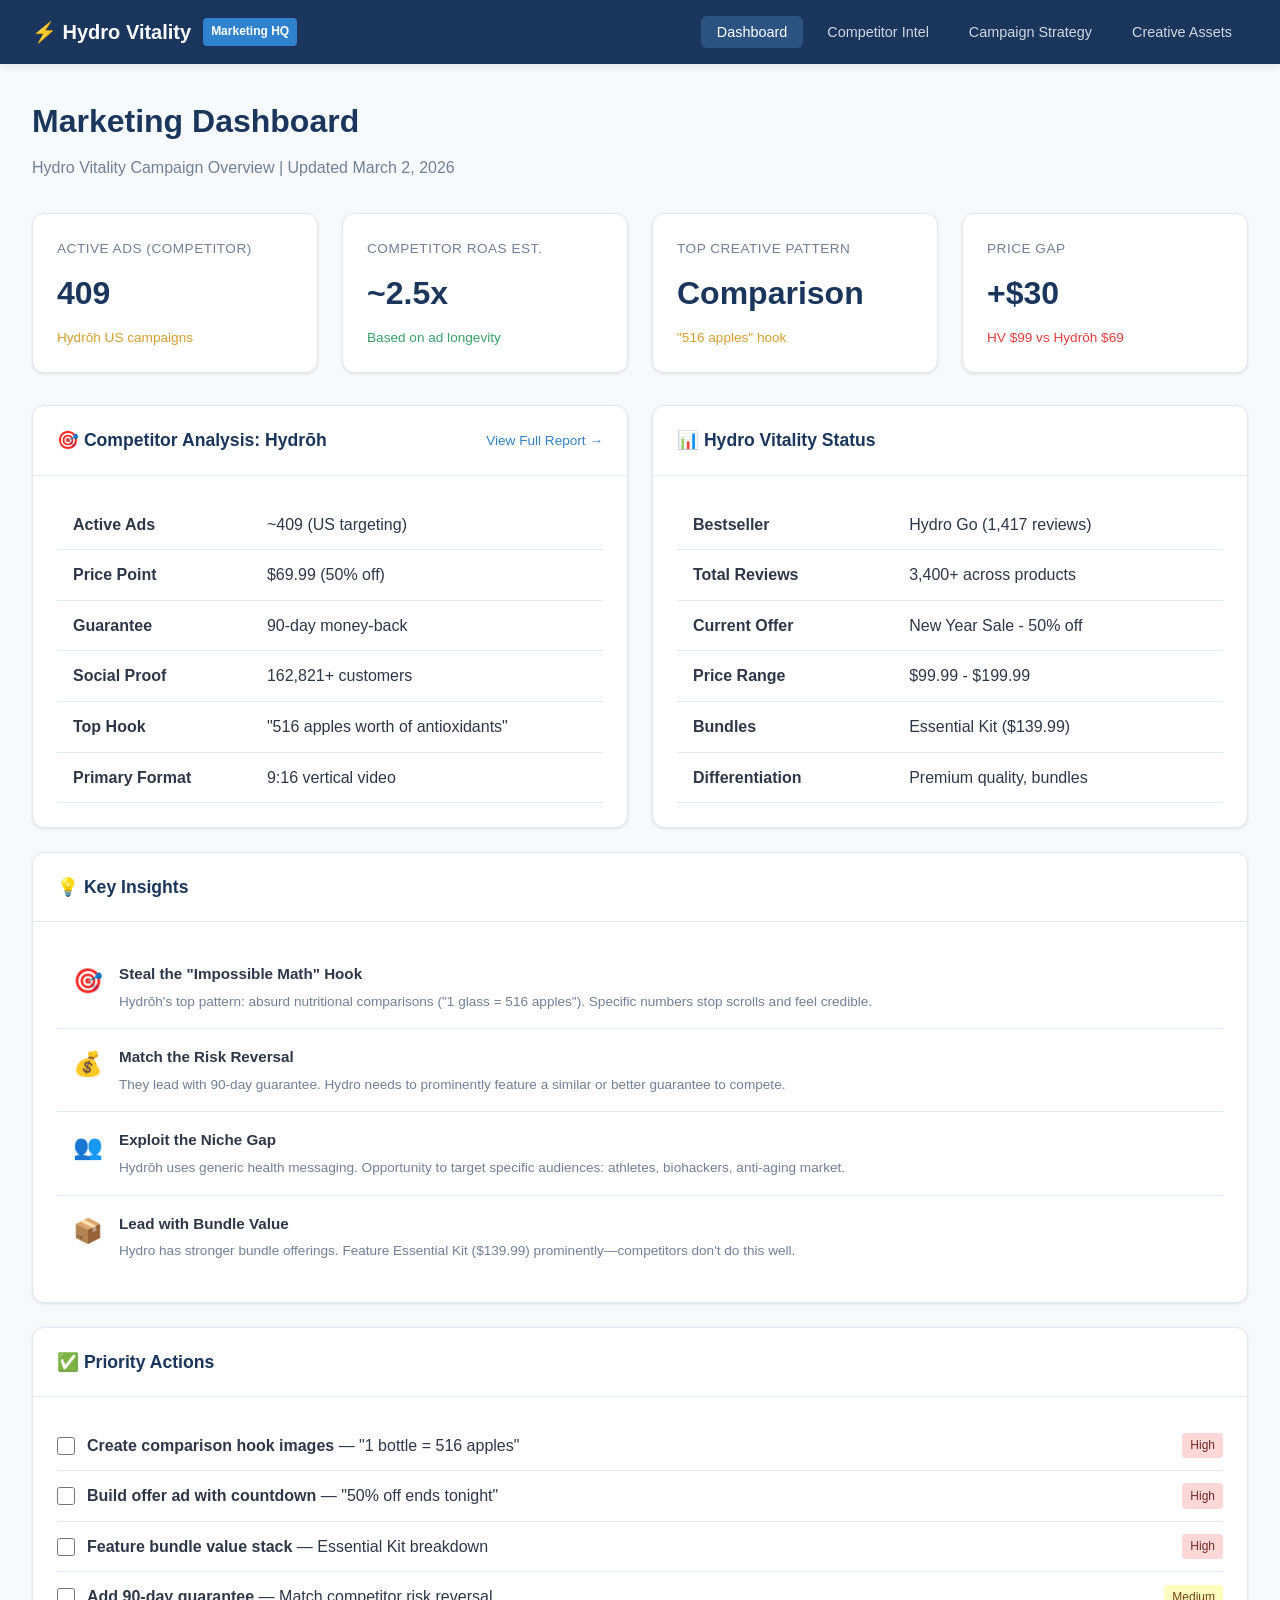
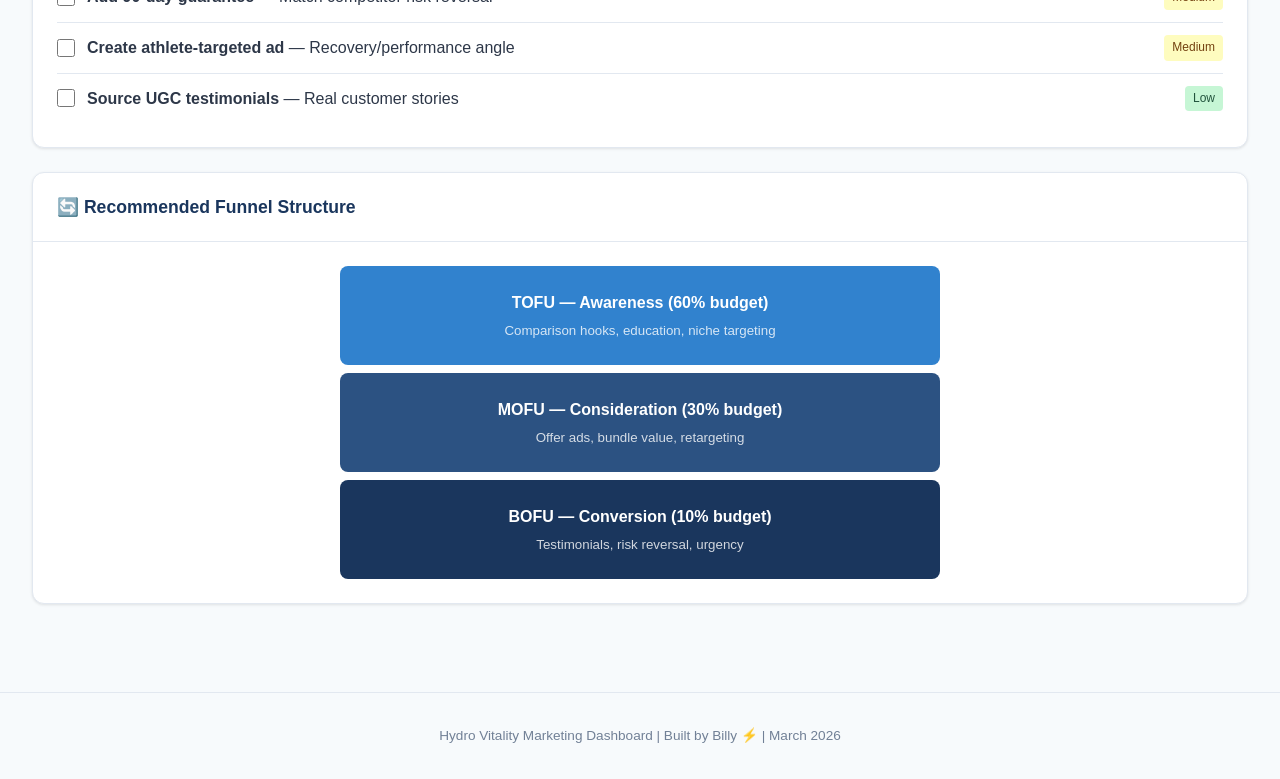
==== commit 6f42a1ee: "Initial commit: Hydro Vitality Marketing Dashboard - Competitor intel (Hydrōh analysis) - Campaign s" ====
--- a/index.html
+++ b/index.html
@@ -3,869 +3,231 @@
 <head>
   <meta charset="UTF-8">
   <meta name="viewport" content="width=device-width, initial-scale=1.0">
-  <title>Hydro Vitality War Room 💧</title>
-  <style>
-    * { margin: 0; padding: 0; box-sizing: border-box; }
-    
-    :root {
-      --bg-primary: #0a0a0f;
-      --bg-secondary: #12121a;
-      --bg-card: #1a1a25;
-      --bg-hover: #22222f;
-      --text-primary: #ffffff;
-      --text-secondary: #8888aa;
-      --accent: #00d4ff;
-      --accent-glow: rgba(0, 212, 255, 0.3);
-      --success: #00ff88;
-      --warning: #ffaa00;
-      --error: #ff4466;
-      --info: #6688ff;
-      --border: #2a2a3a;
-      --shopify: #96bf48;
-      --meta: #0081fb;
-    }
-    
-    body {
-      font-family: -apple-system, BlinkMacSystemFont, 'Segoe UI', Roboto, sans-serif;
-      background: var(--bg-primary);
-      color: var(--text-primary);
-      min-height: 100vh;
-    }
-    
-    .header {
-      background: linear-gradient(135deg, var(--bg-secondary) 0%, #0d1520 100%);
-      border-bottom: 1px solid var(--border);
-      padding: 1.5rem 2rem;
-      display: flex;
-      justify-content: space-between;
-      align-items: center;
-      position: sticky;
-      top: 0;
-      z-index: 100;
-    }
-    
-    .logo {
-      display: flex;
-      align-items: center;
-      gap: 0.75rem;
-      font-size: 1.5rem;
-      font-weight: 700;
-    }
-    
-    .logo-icon { font-size: 1.75rem; }
-    .logo-text { color: var(--accent); }
-    
-    .header-status {
-      display: flex;
-      gap: 1.5rem;
-      align-items: center;
-    }
-    
-    .status-badge {
-      display: flex;
-      align-items: center;
-      gap: 0.5rem;
-      padding: 0.5rem 1rem;
-      background: var(--bg-card);
-      border-radius: 20px;
-      font-size: 0.85rem;
-    }
-    
-    .status-dot {
-      width: 8px;
-      height: 8px;
-      border-radius: 50%;
-      background: var(--error);
-      animation: pulse 2s infinite;
-    }
-    
-    .status-dot.healthy { background: var(--success); }
-    .status-dot.warning { background: var(--warning); }
-    
-    @keyframes pulse {
-      0%, 100% { opacity: 1; }
-      50% { opacity: 0.5; }
-    }
-    
-    .main-content {
-      padding: 2rem;
-      max-width: 1600px;
-      margin: 0 auto;
-    }
-    
-    /* Source Tabs */
-    .source-tabs {
-      display: flex;
-      gap: 0.5rem;
-      margin-bottom: 1.5rem;
-    }
-    
-    .source-tab {
-      padding: 0.6rem 1.25rem;
-      border-radius: 8px;
-      border: 1px solid var(--border);
-      background: var(--bg-card);
-      color: var(--text-secondary);
-      cursor: pointer;
-      font-size: 0.9rem;
-      font-weight: 500;
-      transition: all 0.2s;
-    }
-    
-    .source-tab:hover { background: var(--bg-hover); }
-    
-    .source-tab.active {
-      border-color: var(--accent);
-      color: var(--accent);
-      background: rgba(0, 212, 255, 0.1);
-    }
-    
-    .source-tab.shopify.active {
-      border-color: var(--shopify);
-      color: var(--shopify);
-      background: rgba(150, 191, 72, 0.1);
-    }
-    
-    .source-tab.meta.active {
-      border-color: var(--meta);
-      color: var(--meta);
-      background: rgba(0, 129, 251, 0.1);
-    }
-    
-    /* KPI Grid */
-    .kpi-grid {
-      display: grid;
-      grid-template-columns: repeat(auto-fit, minmax(160px, 1fr));
-      gap: 1rem;
-      margin-bottom: 2rem;
-    }
-    
-    .kpi-card {
-      background: var(--bg-card);
-      border: 1px solid var(--border);
-      border-radius: 12px;
-      padding: 1.25rem;
-    }
-    
-    .kpi-card.danger {
-      border-color: var(--error);
-      box-shadow: 0 0 20px rgba(255, 68, 102, 0.15);
-    }
-    
-    .kpi-card.success {
-      border-color: var(--success);
-    }
-    
-    .kpi-label {
-      font-size: 0.7rem;
-      color: var(--text-secondary);
-      text-transform: uppercase;
-      letter-spacing: 0.05em;
-      margin-bottom: 0.5rem;
-      display: flex;
-      align-items: center;
-      gap: 0.4rem;
-    }
-    
-    .kpi-label .source-icon {
-      font-size: 0.65rem;
-      padding: 0.15rem 0.35rem;
-      border-radius: 3px;
-    }
-    
-    .kpi-label .source-icon.shopify {
-      background: rgba(150, 191, 72, 0.2);
-      color: var(--shopify);
-    }
-    
-    .kpi-label .source-icon.meta {
-      background: rgba(0, 129, 251, 0.2);
-      color: var(--meta);
-    }
-    
-    .kpi-value {
-      font-size: 1.6rem;
-      font-weight: 700;
-    }
-    
-    .kpi-change {
-      font-size: 0.75rem;
-      margin-top: 0.25rem;
-    }
-    
-    .kpi-change.positive { color: var(--success); }
-    .kpi-change.negative { color: var(--error); }
-    
-    /* Section */
-    .section-header {
-      display: flex;
-      justify-content: space-between;
-      align-items: center;
-      margin-bottom: 1rem;
-      padding-bottom: 0.75rem;
-      border-bottom: 1px solid var(--border);
-    }
-    
-    .section-title {
-      font-size: 1rem;
-      font-weight: 600;
-      display: flex;
-      align-items: center;
-      gap: 0.5rem;
-    }
-    
-    .two-col {
-      display: grid;
-      grid-template-columns: 1fr 1fr;
-      gap: 1.5rem;
-      margin-bottom: 2rem;
-    }
-    
-    .three-col {
-      display: grid;
-      grid-template-columns: 1fr 1fr 1fr;
-      gap: 1.5rem;
-      margin-bottom: 2rem;
-    }
-    
-    @media (max-width: 1200px) {
-      .three-col { grid-template-columns: 1fr 1fr; }
-    }
-    
-    @media (max-width: 900px) {
-      .two-col, .three-col { grid-template-columns: 1fr; }
-    }
-    
-    .card {
-      background: var(--bg-card);
-      border: 1px solid var(--border);
-      border-radius: 12px;
-      padding: 1.5rem;
-    }
-    
-    /* Tables */
-    .tracker-table {
-      width: 100%;
-      border-collapse: collapse;
-      font-size: 0.85rem;
-    }
-    
-    .tracker-table th,
-    .tracker-table td {
-      padding: 0.65rem 0.5rem;
-      text-align: left;
-      border-bottom: 1px solid var(--border);
-    }
-    
-    .tracker-table th {
-      font-size: 0.65rem;
-      text-transform: uppercase;
-      color: var(--text-secondary);
-      font-weight: 600;
-    }
-    
-    .tracker-table tr:hover { background: var(--bg-hover); }
-    
-    .roas-cell { font-weight: 600; }
-    .roas-cell.good { color: var(--success); }
-    .roas-cell.bad { color: var(--error); }
-    .roas-cell.neutral { color: var(--warning); }
-    
-    /* Comparison Row */
-    .compare-row {
-      display: flex;
-      justify-content: space-between;
-      align-items: center;
-      padding: 0.75rem 0;
-      border-bottom: 1px solid var(--border);
-    }
-    
-    .compare-row:last-child { border-bottom: none; }
-    
-    .compare-label {
-      color: var(--text-secondary);
-      font-size: 0.85rem;
-    }
-    
-    .compare-values {
-      display: flex;
-      gap: 1.5rem;
-    }
-    
-    .compare-value {
-      text-align: right;
-    }
-    
-    .compare-value .source {
-      font-size: 0.65rem;
-      color: var(--text-secondary);
-      text-transform: uppercase;
-    }
-    
-    .compare-value .num {
-      font-weight: 600;
-      font-size: 1rem;
-    }
-    
-    .compare-value.shopify .num { color: var(--shopify); }
-    .compare-value.meta .num { color: var(--meta); }
-    
-    /* Funnel */
-    .funnel-step {
-      display: flex;
-      align-items: center;
-      gap: 0.75rem;
-      padding: 0.6rem 0;
-      border-bottom: 1px solid var(--border);
-    }
-    
-    .funnel-step:last-child { border-bottom: none; }
-    
-    .funnel-icon {
-      width: 32px;
-      height: 32px;
-      background: var(--bg-hover);
-      border-radius: 6px;
-      display: flex;
-      align-items: center;
-      justify-content: center;
-      font-size: 0.9rem;
-    }
-    
-    .funnel-info { flex: 1; }
-    .funnel-label { font-size: 0.8rem; color: var(--text-secondary); }
-    .funnel-value { font-size: 1rem; font-weight: 600; }
-    .funnel-rate { font-size: 0.8rem; color: var(--accent); }
-    
-    /* Actions */
-    .action-list { list-style: none; }
-    
-    .action-item {
-      display: flex;
-      align-items: flex-start;
-      gap: 0.75rem;
-      padding: 0.85rem;
-      background: var(--bg-hover);
-      border-radius: 8px;
-      margin-bottom: 0.6rem;
-      cursor: pointer;
-      transition: all 0.2s;
-    }
-    
-    .action-item:hover { background: #2a2a3a; }
-    .action-item.completed { opacity: 0.5; }
-    
-    .action-checkbox {
-      width: 18px;
-      height: 18px;
-      border: 2px solid var(--border);
-      border-radius: 4px;
-      display: flex;
-      align-items: center;
-      justify-content: center;
-      flex-shrink: 0;
-      font-size: 0.7rem;
-    }
-    
-    .action-item.completed .action-checkbox {
-      background: var(--success);
-      border-color: var(--success);
-    }
-    
-    .action-content { flex: 1; }
-    .action-title { font-size: 0.9rem; font-weight: 500; margin-bottom: 0.2rem; }
-    .action-item.completed .action-title { text-decoration: line-through; }
-    .action-meta { font-size: 0.75rem; color: var(--text-secondary); }
-    
-    .action-priority {
-      font-size: 0.65rem;
-      padding: 0.2rem 0.4rem;
-      border-radius: 4px;
-      text-transform: uppercase;
-      font-weight: 600;
-    }
-    
-    .action-priority.high { background: rgba(255, 68, 102, 0.2); color: var(--error); }
-    .action-priority.medium { background: rgba(255, 170, 0, 0.2); color: var(--warning); }
-    .action-priority.low { background: rgba(0, 212, 255, 0.2); color: var(--accent); }
-    
-    .add-btn {
-      background: var(--accent);
-      color: var(--bg-primary);
-      border: none;
-      padding: 0.4rem 0.8rem;
-      border-radius: 6px;
-      font-size: 0.8rem;
-      font-weight: 600;
-      cursor: pointer;
-    }
-    
-    .add-btn:hover { filter: brightness(1.1); }
-    
-    /* Goals */
-    .goal-card {
-      background: var(--bg-hover);
-      border-radius: 8px;
-      padding: 0.85rem;
-      margin-bottom: 0.6rem;
-    }
-    
-    .goal-header {
-      display: flex;
-      justify-content: space-between;
-      align-items: center;
-      margin-bottom: 0.4rem;
-    }
-    
-    .goal-title { font-size: 0.85rem; font-weight: 500; }
-    .goal-target { font-size: 0.8rem; color: var(--accent); }
-    
-    .goal-progress-bar {
-      height: 6px;
-      background: var(--bg-card);
-      border-radius: 3px;
-      overflow: hidden;
-    }
-    
-    .goal-progress-fill {
-      height: 100%;
-      background: linear-gradient(90deg, var(--accent), var(--success));
-      border-radius: 3px;
-    }
-    
-    /* Top Products */
-    .product-row {
-      display: flex;
-      justify-content: space-between;
-      align-items: center;
-      padding: 0.6rem 0;
-      border-bottom: 1px solid var(--border);
-    }
-    
-    .product-row:last-child { border-bottom: none; }
-    
-    .product-name { font-size: 0.85rem; }
-    .product-stats { font-size: 0.8rem; color: var(--text-secondary); }
-    .product-stats span { color: var(--shopify); font-weight: 600; }
-    
-    /* Modal */
-    .modal-overlay {
-      display: none;
-      position: fixed;
-      top: 0; left: 0; right: 0; bottom: 0;
-      background: rgba(0, 0, 0, 0.8);
-      z-index: 1000;
-      align-items: center;
-      justify-content: center;
-    }
-    
-    .modal-overlay.active { display: flex; }
-    
-    .modal {
-      background: var(--bg-card);
-      border: 1px solid var(--border);
-      border-radius: 12px;
-      padding: 1.5rem;
-      width: 90%;
-      max-width: 500px;
-    }
-    
-    .modal-header {
-      display: flex;
-      justify-content: space-between;
-      align-items: center;
-      margin-bottom: 1rem;
-    }
-    
-    .modal-title { font-size: 1.1rem; font-weight: 600; }
-    
-    .modal-close {
-      background: none;
-      border: none;
-      color: var(--text-secondary);
-      font-size: 1.5rem;
-      cursor: pointer;
-    }
-    
-    .form-group { margin-bottom: 1rem; }
-    .form-label { display: block; font-size: 0.85rem; color: var(--text-secondary); margin-bottom: 0.5rem; }
-    
-    .form-input, .form-select, .form-textarea {
-      width: 100%;
-      padding: 0.75rem;
-      background: var(--bg-primary);
-      border: 1px solid var(--border);
-      border-radius: 6px;
-      color: var(--text-primary);
-      font-size: 0.9rem;
-    }
-    
-    .form-textarea { min-height: 80px; resize: vertical; }
-    .form-actions { display: flex; gap: 0.75rem; justify-content: flex-end; }
-    
-    .btn-secondary {
-      background: var(--bg-hover);
-      color: var(--text-primary);
-      border: 1px solid var(--border);
-      padding: 0.5rem 1rem;
-      border-radius: 6px;
-      cursor: pointer;
-    }
-    
-    @media (max-width: 768px) {
-      .main-content { padding: 1rem; }
-      .kpi-grid { grid-template-columns: repeat(2, 1fr); }
-      .header { padding: 1rem; flex-wrap: wrap; gap: 1rem; }
-    }
-  </style>
+  <title>Hydro Vitality | Marketing Dashboard</title>
+  <link rel="stylesheet" href="css/style.css">
 </head>
 <body>
-  <header class="header">
-    <div class="logo">
-      <span class="logo-icon">💧</span>
-      <span class="logo-text">Hydro Vitality</span>
-      <span style="font-weight: 400; color: var(--text-secondary);">War Room</span>
-    </div>
-    <div class="header-status">
-      <div class="status-badge">
-        <span class="status-dot"></span>
-        <span id="campaign-status">Campaign Critical</span>
-      </div>
-      <div class="status-badge" style="color: var(--text-secondary);">
-        <span id="last-updated">Updated: --</span>
-      </div>
-    </div>
-  </header>
-
-  <main class="main-content">
-    <!-- KPI Cards -->
-    <div class="kpi-grid" id="kpi-grid"></div>
-
-    <!-- Attribution Comparison + Funnel -->
-    <div class="two-col">
+  <nav class="nav">
+    <div class="nav-container">
+      <a href="index.html" class="nav-brand">
+        ⚡ Hydro Vitality <span>Marketing HQ</span>
+      </a>
+      <ul class="nav-links">
+        <li><a href="index.html" class="active">Dashboard</a></li>
+        <li><a href="competitor-intel.html">Competitor Intel</a></li>
+        <li><a href="campaign-strategy.html">Campaign Strategy</a></li>
+        <li><a href="creatives.html">Creative Assets</a></li>
+      </ul>
+    </div>
+  </nav>
+
+  <main class="main">
+    <div class="page-header">
+      <h1>Marketing Dashboard</h1>
+      <p>Hydro Vitality Campaign Overview | Updated March 2, 2026</p>
+    </div>
+
+    <!-- Key Metrics -->
+    <div class="stats-grid">
+      <div class="stat-card">
+        <div class="label">Active Ads (Competitor)</div>
+        <div class="value">409</div>
+        <div class="change neutral">Hydrōh US campaigns</div>
+      </div>
+      <div class="stat-card">
+        <div class="label">Competitor ROAS Est.</div>
+        <div class="value">~2.5x</div>
+        <div class="change positive">Based on ad longevity</div>
+      </div>
+      <div class="stat-card">
+        <div class="label">Top Creative Pattern</div>
+        <div class="value">Comparison</div>
+        <div class="change neutral">"516 apples" hook</div>
+      </div>
+      <div class="stat-card">
+        <div class="label">Price Gap</div>
+        <div class="value">+$30</div>
+        <div class="change negative">HV $99 vs Hydrōh $69</div>
+      </div>
+    </div>
+
+    <div class="grid-2">
+      <!-- Competitor Quick View -->
       <div class="card">
-        <div class="section-header">
-          <h2 class="section-title">📊 Meta vs Shopify (Today)</h2>
-        </div>
-        <div id="comparison-container"></div>
-      </div>
-      
+        <div class="card-header">
+          <h2>🎯 Competitor Analysis: Hydrōh</h2>
+          <a href="competitor-intel.html" style="color: var(--accent); text-decoration: none; font-size: 0.85rem;">View Full Report →</a>
+        </div>
+        <div class="card-body">
+          <table>
+            <tr>
+              <td><strong>Active Ads</strong></td>
+              <td>~409 (US targeting)</td>
+            </tr>
+            <tr>
+              <td><strong>Price Point</strong></td>
+              <td>$69.99 (50% off)</td>
+            </tr>
+            <tr>
+              <td><strong>Guarantee</strong></td>
+              <td>90-day money-back</td>
+            </tr>
+            <tr>
+              <td><strong>Social Proof</strong></td>
+              <td>162,821+ customers</td>
+            </tr>
+            <tr>
+              <td><strong>Top Hook</strong></td>
+              <td>"516 apples worth of antioxidants"</td>
+            </tr>
+            <tr>
+              <td><strong>Primary Format</strong></td>
+              <td>9:16 vertical video</td>
+            </tr>
+          </table>
+        </div>
+      </div>
+
+      <!-- Hydro Vitality Status -->
       <div class="card">
-        <div class="section-header">
-          <h2 class="section-title">🔄 Meta Funnel (Today)</h2>
-        </div>
-        <div id="funnel-container"></div>
-      </div>
-    </div>
-
-    <!-- Weekly + Products + Goals -->
-    <div class="three-col">
-      <div class="card">
-        <div class="section-header">
-          <h2 class="section-title">📈 Weekly Performance</h2>
-        </div>
-        <table class="tracker-table">
-          <thead>
-            <tr>
-              <th>Week</th>
-              <th>Spend</th>
-              <th>Revenue</th>
-              <th>ROAS</th>
-              <th>Orders</th>
-            </tr>
-          </thead>
-          <tbody id="weekly-table"></tbody>
-        </table>
-      </div>
-
-      <div class="card">
-        <div class="section-header">
-          <h2 class="section-title">🛒 Top Products</h2>
-          <span class="source-icon shopify" style="font-size: 0.7rem; padding: 0.2rem 0.5rem; border-radius: 4px; background: rgba(150, 191, 72, 0.2); color: #96bf48;">SHOPIFY</span>
-        </div>
-        <div id="products-container"></div>
-      </div>
-
-      <div class="card">
-        <div class="section-header">
-          <h2 class="section-title">🎯 Turnaround Goals</h2>
-        </div>
-        <div id="goals-container"></div>
-      </div>
-    </div>
-
-    <!-- Action Items -->
+        <div class="card-header">
+          <h2>📊 Hydro Vitality Status</h2>
+        </div>
+        <div class="card-body">
+          <table>
+            <tr>
+              <td><strong>Bestseller</strong></td>
+              <td>Hydro Go (1,417 reviews)</td>
+            </tr>
+            <tr>
+              <td><strong>Total Reviews</strong></td>
+              <td>3,400+ across products</td>
+            </tr>
+            <tr>
+              <td><strong>Current Offer</strong></td>
+              <td>New Year Sale - 50% off</td>
+            </tr>
+            <tr>
+              <td><strong>Price Range</strong></td>
+              <td>$99.99 - $199.99</td>
+            </tr>
+            <tr>
+              <td><strong>Bundles</strong></td>
+              <td>Essential Kit ($139.99)</td>
+            </tr>
+            <tr>
+              <td><strong>Differentiation</strong></td>
+              <td>Premium quality, bundles</td>
+            </tr>
+          </table>
+        </div>
+      </div>
+    </div>
+
+    <!-- Key Insights -->
     <div class="card">
-      <div class="section-header">
-        <h2 class="section-title">⚡ Action Items</h2>
-        <button class="add-btn" onclick="openModal()">+ Add Task</button>
-      </div>
-      <ul class="action-list" id="action-list"></ul>
+      <div class="card-header">
+        <h2>💡 Key Insights</h2>
+      </div>
+      <div class="card-body">
+        <ul class="insights-list">
+          <li>
+            <span class="icon">🎯</span>
+            <div>
+              <h4>Steal the "Impossible Math" Hook</h4>
+              <p>Hydrōh's top pattern: absurd nutritional comparisons ("1 glass = 516 apples"). Specific numbers stop scrolls and feel credible.</p>
+            </div>
+          </li>
+          <li>
+            <span class="icon">💰</span>
+            <div>
+              <h4>Match the Risk Reversal</h4>
+              <p>They lead with 90-day guarantee. Hydro needs to prominently feature a similar or better guarantee to compete.</p>
+            </div>
+          </li>
+          <li>
+            <span class="icon">👥</span>
+            <div>
+              <h4>Exploit the Niche Gap</h4>
+              <p>Hydrōh uses generic health messaging. Opportunity to target specific audiences: athletes, biohackers, anti-aging market.</p>
+            </div>
+          </li>
+          <li>
+            <span class="icon">📦</span>
+            <div>
+              <h4>Lead with Bundle Value</h4>
+              <p>Hydro has stronger bundle offerings. Feature Essential Kit ($139.99) prominently—competitors don't do this well.</p>
+            </div>
+          </li>
+        </ul>
+      </div>
+    </div>
+
+    <!-- Recommended Actions -->
+    <div class="card">
+      <div class="card-header">
+        <h2>✅ Priority Actions</h2>
+      </div>
+      <div class="card-body">
+        <div class="action-item">
+          <input type="checkbox" id="action1">
+          <label for="action1"><strong>Create comparison hook images</strong> — "1 bottle = 516 apples"</label>
+          <span class="priority priority-high">High</span>
+        </div>
+        <div class="action-item">
+          <input type="checkbox" id="action2">
+          <label for="action2"><strong>Build offer ad with countdown</strong> — "50% off ends tonight"</label>
+          <span class="priority priority-high">High</span>
+        </div>
+        <div class="action-item">
+          <input type="checkbox" id="action3">
+          <label for="action3"><strong>Feature bundle value stack</strong> — Essential Kit breakdown</label>
+          <span class="priority priority-high">High</span>
+        </div>
+        <div class="action-item">
+          <input type="checkbox" id="action4">
+          <label for="action4"><strong>Add 90-day guarantee</strong> — Match competitor risk reversal</label>
+          <span class="priority priority-medium">Medium</span>
+        </div>
+        <div class="action-item">
+          <input type="checkbox" id="action5">
+          <label for="action5"><strong>Create athlete-targeted ad</strong> — Recovery/performance angle</label>
+          <span class="priority priority-medium">Medium</span>
+        </div>
+        <div class="action-item">
+          <input type="checkbox" id="action6">
+          <label for="action6"><strong>Source UGC testimonials</strong> — Real customer stories</label>
+          <span class="priority priority-low">Low</span>
+        </div>
+      </div>
+    </div>
+
+    <!-- Funnel Strategy -->
+    <div class="card">
+      <div class="card-header">
+        <h2>🔄 Recommended Funnel Structure</h2>
+      </div>
+      <div class="card-body">
+        <div class="funnel">
+          <div class="funnel-stage tofu">
+            TOFU — Awareness (60% budget)
+            <small>Comparison hooks, education, niche targeting</small>
+          </div>
+          <div class="funnel-stage mofu">
+            MOFU — Consideration (30% budget)
+            <small>Offer ads, bundle value, retargeting</small>
+          </div>
+          <div class="funnel-stage bofu">
+            BOFU — Conversion (10% budget)
+            <small>Testimonials, risk reversal, urgency</small>
+          </div>
+        </div>
+      </div>
     </div>
   </main>
 
-  <!-- Modal -->
-  <div class="modal-overlay" id="modal-overlay">
-    <div class="modal">
-      <div class="modal-header">
-        <h3 class="modal-title">Add Action Item</h3>
-        <button class="modal-close" onclick="closeModal()">&times;</button>
-      </div>
-      <form id="action-form">
-        <div class="form-group">
-          <label class="form-label">Task Title</label>
-          <input type="text" class="form-input" id="task-title" required>
-        </div>
-        <div class="form-group">
-          <label class="form-label">Description</label>
-          <textarea class="form-textarea" id="task-desc"></textarea>
-        </div>
-        <div class="form-group">
-          <label class="form-label">Priority</label>
-          <select class="form-select" id="task-priority">
-            <option value="high">🔴 High</option>
-            <option value="medium" selected>🟡 Medium</option>
-            <option value="low">🔵 Low</option>
-          </select>
-        </div>
-        <div class="form-group">
-          <label class="form-label">Category</label>
-          <select class="form-select" id="task-category">
-            <option value="creative">Creative</option>
-            <option value="targeting">Targeting</option>
-            <option value="funnel">Funnel/CRO</option>
-            <option value="offer">Offer/Pricing</option>
-            <option value="analytics">Analytics</option>
-            <option value="other">Other</option>
-          </select>
-        </div>
-        <div class="form-actions">
-          <button type="button" class="btn-secondary" onclick="closeModal()">Cancel</button>
-          <button type="submit" class="add-btn">Add Task</button>
-        </div>
-      </form>
-    </div>
-  </div>
-
-  <script>
-    const DATA_PATH = './data/';
-    let metrics = {}, weeklyData = [], funnelData = {}, actions = [], goals = [], shopify = {};
-
-    async function loadData() {
-      try {
-        const [metricsRes, weeklyRes, funnelRes, actionsRes, goalsRes, shopifyRes] = await Promise.all([
-          fetch(DATA_PATH + 'metrics.json'),
-          fetch(DATA_PATH + 'weekly.json'),
-          fetch(DATA_PATH + 'funnel.json'),
-          fetch(DATA_PATH + 'actions.json'),
-          fetch(DATA_PATH + 'goals.json'),
-          fetch(DATA_PATH + 'shopify.json')
-        ]);
-        
-        metrics = await metricsRes.json();
-        weeklyData = await weeklyRes.json();
-        funnelData = await funnelRes.json();
-        actions = await actionsRes.json();
-        goals = await goalsRes.json();
-        shopify = await shopifyRes.json();
-        
-        renderAll();
-      } catch (err) {
-        console.error('Error loading data:', err);
-      }
-    }
-
-    function renderAll() {
-      renderKPIs();
-      renderComparison();
-      renderFunnel();
-      renderWeeklyTable();
-      renderProducts();
-      renderGoals();
-      renderActions();
-      updateStatus();
-    }
-
-    function renderKPIs() {
-      const grid = document.getElementById('kpi-grid');
-      const kpis = [
-        { label: 'Meta Spend', value: '$' + (metrics.todaySpend || 0).toFixed(0), source: 'meta' },
-        { label: 'Meta Revenue', value: '$' + (metrics.todayRevenue || 0).toFixed(0), source: 'meta' },
-        { label: 'Meta ROAS', value: (metrics.todayRoas || 0).toFixed(2), source: 'meta', danger: metrics.todayRoas < 1.53 },
-        { label: 'Shopify Revenue', value: '$' + (shopify.today?.revenue || 0).toFixed(0), source: 'shopify' },
-        { label: 'Shopify Orders', value: shopify.today?.orders || 0, source: 'shopify' },
-        { label: 'AOV', value: '$' + (shopify.today?.aov || metrics.aov || 0).toFixed(0), source: 'shopify' },
-        { label: '7-Day ROAS', value: (metrics.weekRoas || 0).toFixed(2), source: 'meta', danger: metrics.weekRoas < 1.53 },
-        { label: 'MTD Revenue', value: '$' + (shopify.month?.revenue || 0).toLocaleString(), source: 'shopify' },
-      ];
-      
-      grid.innerHTML = kpis.map(kpi => `
-        <div class="kpi-card ${kpi.danger ? 'danger' : ''}">
-          <div class="kpi-label">
-            <span class="source-icon ${kpi.source}">${kpi.source === 'shopify' ? 'S' : 'M'}</span>
-            ${kpi.label}
-          </div>
-          <div class="kpi-value">${kpi.value}</div>
-        </div>
-      `).join('');
-    }
-
-    function renderComparison() {
-      const container = document.getElementById('comparison-container');
-      const comparisons = [
-        { label: 'Revenue', meta: metrics.todayRevenue || 0, shopify: shopify.today?.revenue || 0 },
-        { label: 'Orders', meta: metrics.todayPurchases || 0, shopify: shopify.today?.orders || 0 },
-        { label: 'AOV', meta: metrics.aov || 0, shopify: shopify.today?.aov || 0 },
-      ];
-      
-      container.innerHTML = comparisons.map(c => `
-        <div class="compare-row">
-          <span class="compare-label">${c.label}</span>
-          <div class="compare-values">
-            <div class="compare-value meta">
-              <div class="source">Meta</div>
-              <div class="num">${typeof c.meta === 'number' && c.label !== 'Orders' ? '$' + c.meta.toFixed(0) : c.meta}</div>
-            </div>
-            <div class="compare-value shopify">
-              <div class="source">Shopify</div>
-              <div class="num">${typeof c.shopify === 'number' && c.label !== 'Orders' ? '$' + c.shopify.toFixed(0) : c.shopify}</div>
-            </div>
-          </div>
-        </div>
-      `).join('');
-    }
-
-    function renderFunnel() {
-      const container = document.getElementById('funnel-container');
-      const steps = [
-        { icon: '👁️', label: 'Impressions', value: funnelData.impressions || 0 },
-        { icon: '👆', label: 'Clicks', value: funnelData.clicks || 0, rate: funnelData.impressions ? ((funnelData.clicks / funnelData.impressions) * 100).toFixed(1) + '% CTR' : null },
-        { icon: '📄', label: 'LPV', value: funnelData.lpv || 0 },
-        { icon: '🛒', label: 'ATC', value: funnelData.atc || 0, rate: funnelData.lpv ? ((funnelData.atc / funnelData.lpv) * 100).toFixed(1) + '%' : null },
-        { icon: '💳', label: 'Checkout', value: funnelData.checkout || 0 },
-        { icon: '✅', label: 'Purchase', value: funnelData.purchases || 0, rate: funnelData.checkout ? ((funnelData.purchases / funnelData.checkout) * 100).toFixed(0) + '%' : null },
-      ];
-      
-      container.innerHTML = steps.map(s => `
-        <div class="funnel-step">
-          <div class="funnel-icon">${s.icon}</div>
-          <div class="funnel-info">
-            <div class="funnel-label">${s.label}</div>
-            <div class="funnel-value">${s.value.toLocaleString()}</div>
-          </div>
-          ${s.rate ? `<div class="funnel-rate">${s.rate}</div>` : ''}
-        </div>
-      `).join('');
-    }
-
-    function renderWeeklyTable() {
-      const tbody = document.getElementById('weekly-table');
-      tbody.innerHTML = weeklyData.map(w => {
-        const roasClass = w.roas >= 1.53 ? 'good' : w.roas >= 1.0 ? 'neutral' : 'bad';
-        return `
-          <tr>
-            <td>${w.week}</td>
-            <td>$${w.spend.toLocaleString()}</td>
-            <td>$${w.revenue.toLocaleString()}</td>
-            <td class="roas-cell ${roasClass}">${w.roas.toFixed(2)}</td>
-            <td>${w.orders}</td>
-          </tr>
-        `;
-      }).join('');
-    }
-
-    function renderProducts() {
-      const container = document.getElementById('products-container');
-      const products = shopify.topProducts || [];
-      container.innerHTML = products.map(p => `
-        <div class="product-row">
-          <span class="product-name">${p.name}</span>
-          <span class="product-stats"><span>${p.sold}</span> sold · <span>$${p.revenue.toLocaleString()}</span></span>
-        </div>
-      `).join('');
-    }
-
-    function renderGoals() {
-      const container = document.getElementById('goals-container');
-      container.innerHTML = goals.map(g => {
-        const progress = Math.min((g.current / g.target) * 100, 100);
-        return `
-          <div class="goal-card">
-            <div class="goal-header">
-              <span class="goal-title">${g.title}</span>
-              <span class="goal-target">${g.current} / ${g.target}</span>
-            </div>
-            <div class="goal-progress-bar">
-              <div class="goal-progress-fill" style="width: ${progress}%"></div>
-            </div>
-          </div>
-        `;
-      }).join('');
-    }
-
-    function renderActions() {
-      const list = document.getElementById('action-list');
-      const sorted = [...actions].sort((a, b) => {
-        if (a.completed !== b.completed) return a.completed ? 1 : -1;
-        const order = { high: 0, medium: 1, low: 2 };
-        return order[a.priority] - order[b.priority];
-      });
-      
-      list.innerHTML = sorted.map((a, i) => `
-        <li class="action-item ${a.completed ? 'completed' : ''}" onclick="toggleAction(${i})">
-          <div class="action-checkbox">${a.completed ? '✓' : ''}</div>
-          <div class="action-content">
-            <div class="action-title">${a.title}</div>
-            <div class="action-meta">${a.category} · ${a.date || ''}</div>
-          </div>
-          <span class="action-priority ${a.priority}">${a.priority}</span>
-        </li>
-      `).join('');
-    }
-
-    function updateStatus() {
-      const dot = document.querySelector('.status-dot');
-      const text = document.getElementById('campaign-status');
-      const updated = document.getElementById('last-updated');
-      
-      if (metrics.weekRoas >= 1.53) {
-        dot.className = 'status-dot healthy';
-        text.textContent = 'Profitable';
-      } else if (metrics.weekRoas >= 1.0) {
-        dot.className = 'status-dot warning';
-        text.textContent = 'Breaking Even';
-      } else {
-        dot.className = 'status-dot';
-        text.textContent = 'Campaign Critical';
-      }
-      
-      updated.textContent = 'Updated: ' + new Date().toLocaleTimeString();
-    }
-
-    function toggleAction(idx) {
-      actions[idx].completed = !actions[idx].completed;
-      renderActions();
-      console.log('Actions:', JSON.stringify(actions, null, 2));
-    }
-
-    function openModal() { document.getElementById('modal-overlay').classList.add('active'); }
-    function closeModal() { document.getElementById('modal-overlay').classList.remove('active'); document.getElementById('action-form').reset(); }
-
-    document.getElementById('action-form').addEventListener('submit', function(e) {
-      e.preventDefault();
-      actions.unshift({
-        title: document.getElementById('task-title').value,
-        description: document.getElementById('task-desc').value,
-        priority: document.getElementById('task-priority').value,
-        category: document.getElementById('task-category').value,
-        date: new Date().toLocaleDateString(),
-        completed: false
-      });
-      renderActions();
-      closeModal();
-    });
-
-    loadData();
-  </script>
+  <footer class="footer">
+    <p>Hydro Vitality Marketing Dashboard | Built by Billy ⚡ | March 2026</p>
+  </footer>
 </body>
 </html>
--- a/css/style.css
+++ b/css/style.css
@@ -0,0 +1,385 @@
+/* Hydro Vitality Marketing Dashboard */
+:root {
+  --primary: #1a365d;
+  --primary-light: #2c5282;
+  --accent: #3182ce;
+  --success: #38a169;
+  --warning: #d69e2e;
+  --danger: #e53e3e;
+  --bg: #f7fafc;
+  --card-bg: #ffffff;
+  --text: #2d3748;
+  --text-light: #718096;
+  --border: #e2e8f0;
+}
+
+* {
+  margin: 0;
+  padding: 0;
+  box-sizing: border-box;
+}
+
+body {
+  font-family: -apple-system, BlinkMacSystemFont, 'Segoe UI', Roboto, sans-serif;
+  background: var(--bg);
+  color: var(--text);
+  line-height: 1.6;
+}
+
+/* Navigation */
+.nav {
+  background: var(--primary);
+  padding: 1rem 2rem;
+  position: sticky;
+  top: 0;
+  z-index: 100;
+  box-shadow: 0 2px 10px rgba(0,0,0,0.1);
+}
+
+.nav-container {
+  max-width: 1400px;
+  margin: 0 auto;
+  display: flex;
+  justify-content: space-between;
+  align-items: center;
+}
+
+.nav-brand {
+  display: flex;
+  align-items: center;
+  gap: 0.75rem;
+  color: white;
+  text-decoration: none;
+  font-weight: 700;
+  font-size: 1.25rem;
+}
+
+.nav-brand span {
+  background: var(--accent);
+  padding: 0.25rem 0.5rem;
+  border-radius: 4px;
+  font-size: 0.75rem;
+}
+
+.nav-links {
+  display: flex;
+  gap: 0.5rem;
+  list-style: none;
+}
+
+.nav-links a {
+  color: rgba(255,255,255,0.8);
+  text-decoration: none;
+  padding: 0.5rem 1rem;
+  border-radius: 6px;
+  transition: all 0.2s;
+  font-size: 0.9rem;
+}
+
+.nav-links a:hover,
+.nav-links a.active {
+  background: var(--primary-light);
+  color: white;
+}
+
+/* Main Content */
+.main {
+  max-width: 1400px;
+  margin: 0 auto;
+  padding: 2rem;
+}
+
+/* Page Header */
+.page-header {
+  margin-bottom: 2rem;
+}
+
+.page-header h1 {
+  font-size: 2rem;
+  color: var(--primary);
+  margin-bottom: 0.5rem;
+}
+
+.page-header p {
+  color: var(--text-light);
+}
+
+/* Stats Grid */
+.stats-grid {
+  display: grid;
+  grid-template-columns: repeat(auto-fit, minmax(200px, 1fr));
+  gap: 1.5rem;
+  margin-bottom: 2rem;
+}
+
+.stat-card {
+  background: var(--card-bg);
+  padding: 1.5rem;
+  border-radius: 12px;
+  box-shadow: 0 1px 3px rgba(0,0,0,0.1);
+  border: 1px solid var(--border);
+}
+
+.stat-card .label {
+  font-size: 0.85rem;
+  color: var(--text-light);
+  text-transform: uppercase;
+  letter-spacing: 0.5px;
+  margin-bottom: 0.5rem;
+}
+
+.stat-card .value {
+  font-size: 2rem;
+  font-weight: 700;
+  color: var(--primary);
+}
+
+.stat-card .change {
+  font-size: 0.85rem;
+  margin-top: 0.5rem;
+}
+
+.stat-card .change.positive { color: var(--success); }
+.stat-card .change.negative { color: var(--danger); }
+.stat-card .change.neutral { color: var(--warning); }
+
+/* Cards */
+.card {
+  background: var(--card-bg);
+  border-radius: 12px;
+  box-shadow: 0 1px 3px rgba(0,0,0,0.1);
+  border: 1px solid var(--border);
+  margin-bottom: 1.5rem;
+  overflow: hidden;
+}
+
+.card-header {
+  padding: 1.25rem 1.5rem;
+  border-bottom: 1px solid var(--border);
+  display: flex;
+  justify-content: space-between;
+  align-items: center;
+}
+
+.card-header h2 {
+  font-size: 1.1rem;
+  color: var(--primary);
+}
+
+.card-body {
+  padding: 1.5rem;
+}
+
+/* Grid Layouts */
+.grid-2 {
+  display: grid;
+  grid-template-columns: repeat(2, 1fr);
+  gap: 1.5rem;
+}
+
+.grid-3 {
+  display: grid;
+  grid-template-columns: repeat(3, 1fr);
+  gap: 1.5rem;
+}
+
+@media (max-width: 1024px) {
+  .grid-3 { grid-template-columns: repeat(2, 1fr); }
+}
+
+@media (max-width: 768px) {
+  .grid-2, .grid-3 { grid-template-columns: 1fr; }
+}
+
+/* Tables */
+table {
+  width: 100%;
+  border-collapse: collapse;
+}
+
+th, td {
+  padding: 0.75rem 1rem;
+  text-align: left;
+  border-bottom: 1px solid var(--border);
+}
+
+th {
+  background: var(--bg);
+  font-weight: 600;
+  font-size: 0.85rem;
+  text-transform: uppercase;
+  letter-spacing: 0.5px;
+  color: var(--text-light);
+}
+
+tr:hover {
+  background: var(--bg);
+}
+
+/* Badges */
+.badge {
+  display: inline-block;
+  padding: 0.25rem 0.75rem;
+  border-radius: 20px;
+  font-size: 0.75rem;
+  font-weight: 600;
+}
+
+.badge-success { background: #c6f6d5; color: #22543d; }
+.badge-warning { background: #fefcbf; color: #744210; }
+.badge-danger { background: #fed7d7; color: #742a2a; }
+.badge-info { background: #bee3f8; color: #2a4365; }
+
+/* Asset Gallery */
+.asset-gallery {
+  display: grid;
+  grid-template-columns: repeat(auto-fill, minmax(250px, 1fr));
+  gap: 1rem;
+}
+
+.asset-item {
+  border-radius: 8px;
+  overflow: hidden;
+  border: 1px solid var(--border);
+  background: var(--card-bg);
+}
+
+.asset-item img,
+.asset-item video {
+  width: 100%;
+  height: 200px;
+  object-fit: cover;
+}
+
+.asset-item .asset-info {
+  padding: 0.75rem;
+}
+
+.asset-item .asset-info h4 {
+  font-size: 0.9rem;
+  margin-bottom: 0.25rem;
+}
+
+.asset-item .asset-info p {
+  font-size: 0.8rem;
+  color: var(--text-light);
+}
+
+/* Funnel Diagram */
+.funnel {
+  display: flex;
+  flex-direction: column;
+  gap: 0.5rem;
+  max-width: 600px;
+  margin: 0 auto;
+}
+
+.funnel-stage {
+  padding: 1.5rem;
+  text-align: center;
+  border-radius: 8px;
+  color: white;
+  font-weight: 600;
+}
+
+.funnel-stage.tofu { background: var(--accent); }
+.funnel-stage.mofu { background: var(--primary-light); }
+.funnel-stage.bofu { background: var(--primary); }
+
+.funnel-stage small {
+  display: block;
+  opacity: 0.8;
+  font-weight: 400;
+  margin-top: 0.25rem;
+}
+
+/* Progress Bars */
+.progress-bar {
+  height: 8px;
+  background: var(--border);
+  border-radius: 4px;
+  overflow: hidden;
+}
+
+.progress-bar .fill {
+  height: 100%;
+  border-radius: 4px;
+  transition: width 0.3s;
+}
+
+.progress-bar .fill.success { background: var(--success); }
+.progress-bar .fill.warning { background: var(--warning); }
+.progress-bar .fill.danger { background: var(--danger); }
+
+/* Insights List */
+.insights-list {
+  list-style: none;
+}
+
+.insights-list li {
+  padding: 1rem;
+  border-bottom: 1px solid var(--border);
+  display: flex;
+  gap: 1rem;
+  align-items: flex-start;
+}
+
+.insights-list li:last-child {
+  border-bottom: none;
+}
+
+.insights-list .icon {
+  font-size: 1.5rem;
+}
+
+.insights-list h4 {
+  font-size: 0.95rem;
+  margin-bottom: 0.25rem;
+}
+
+.insights-list p {
+  font-size: 0.85rem;
+  color: var(--text-light);
+}
+
+/* Action Items */
+.action-item {
+  display: flex;
+  align-items: center;
+  gap: 0.75rem;
+  padding: 0.75rem 0;
+  border-bottom: 1px solid var(--border);
+}
+
+.action-item:last-child {
+  border-bottom: none;
+}
+
+.action-item input[type="checkbox"] {
+  width: 18px;
+  height: 18px;
+}
+
+.action-item label {
+  flex: 1;
+}
+
+.action-item .priority {
+  font-size: 0.75rem;
+  padding: 0.2rem 0.5rem;
+  border-radius: 4px;
+}
+
+.priority-high { background: #fed7d7; color: #742a2a; }
+.priority-medium { background: #fefcbf; color: #744210; }
+.priority-low { background: #c6f6d5; color: #22543d; }
+
+/* Footer */
+.footer {
+  text-align: center;
+  padding: 2rem;
+  color: var(--text-light);
+  font-size: 0.85rem;
+  border-top: 1px solid var(--border);
+  margin-top: 2rem;
+}
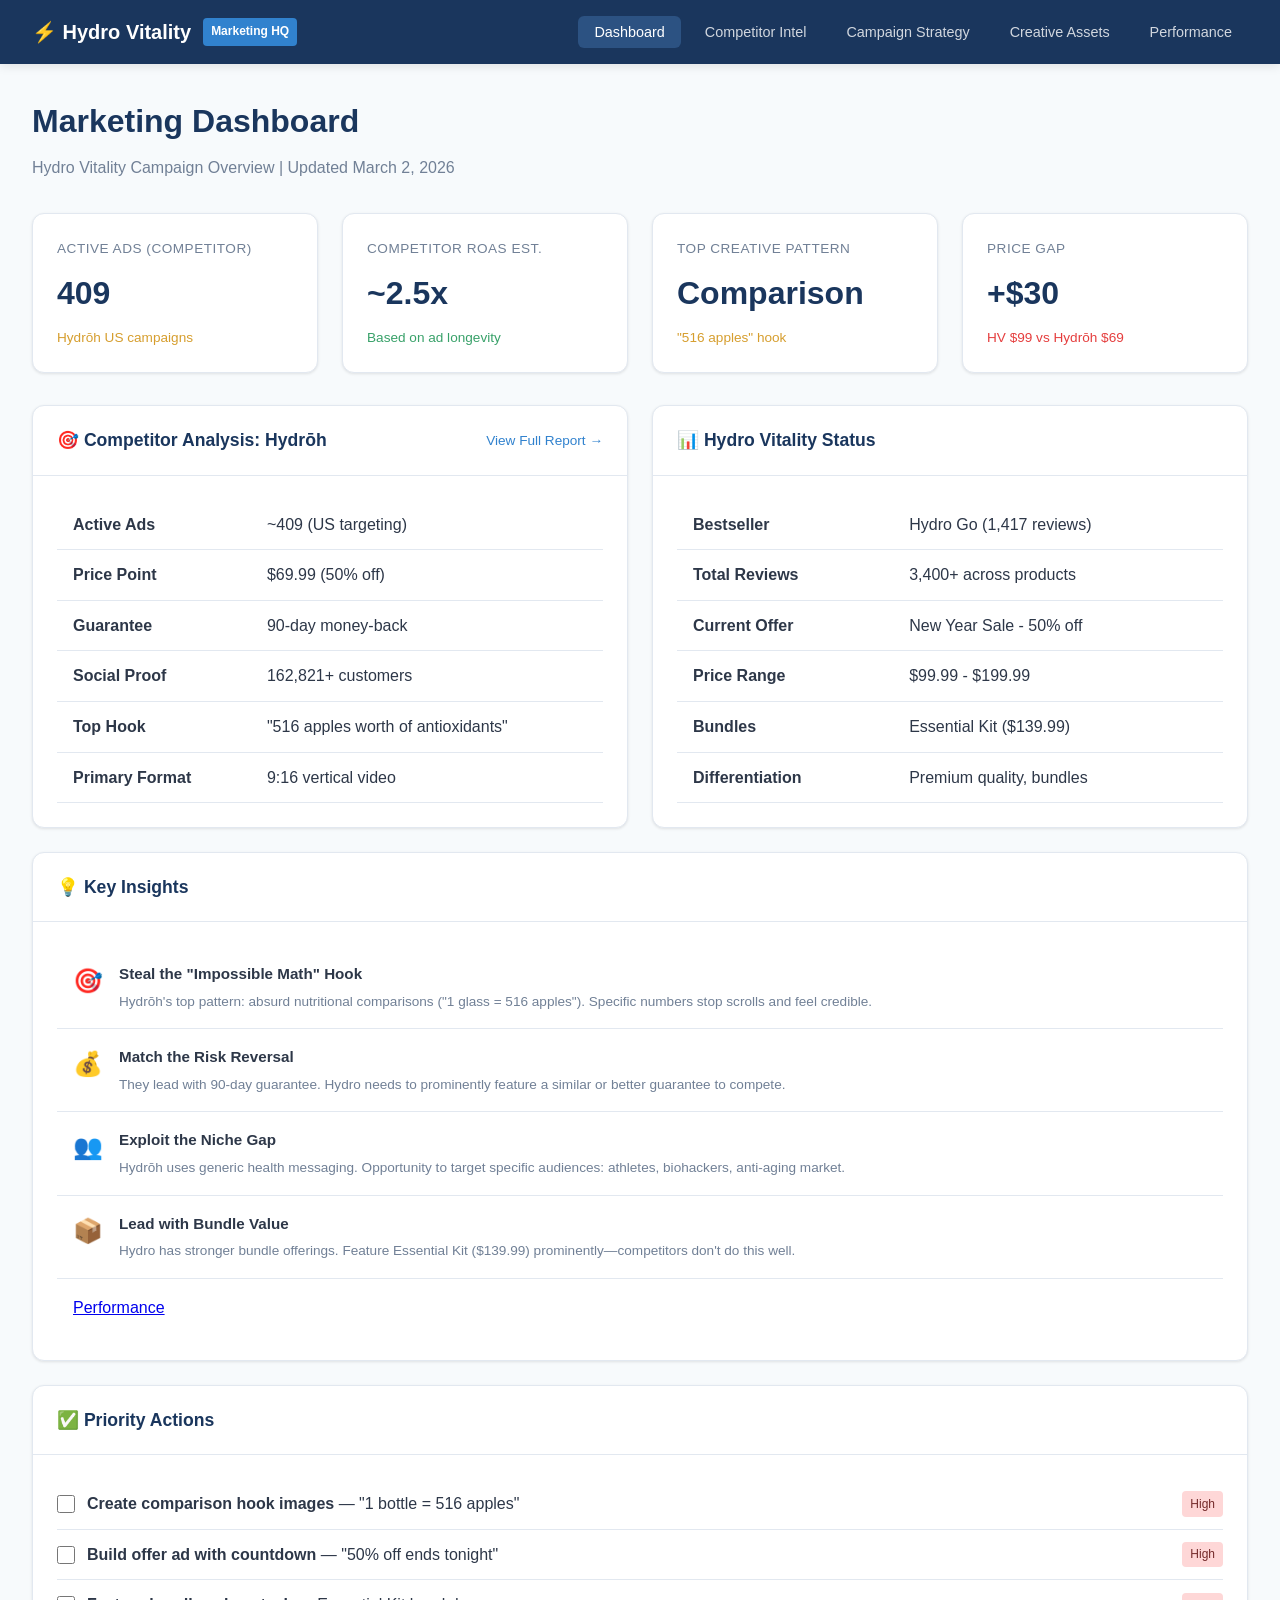
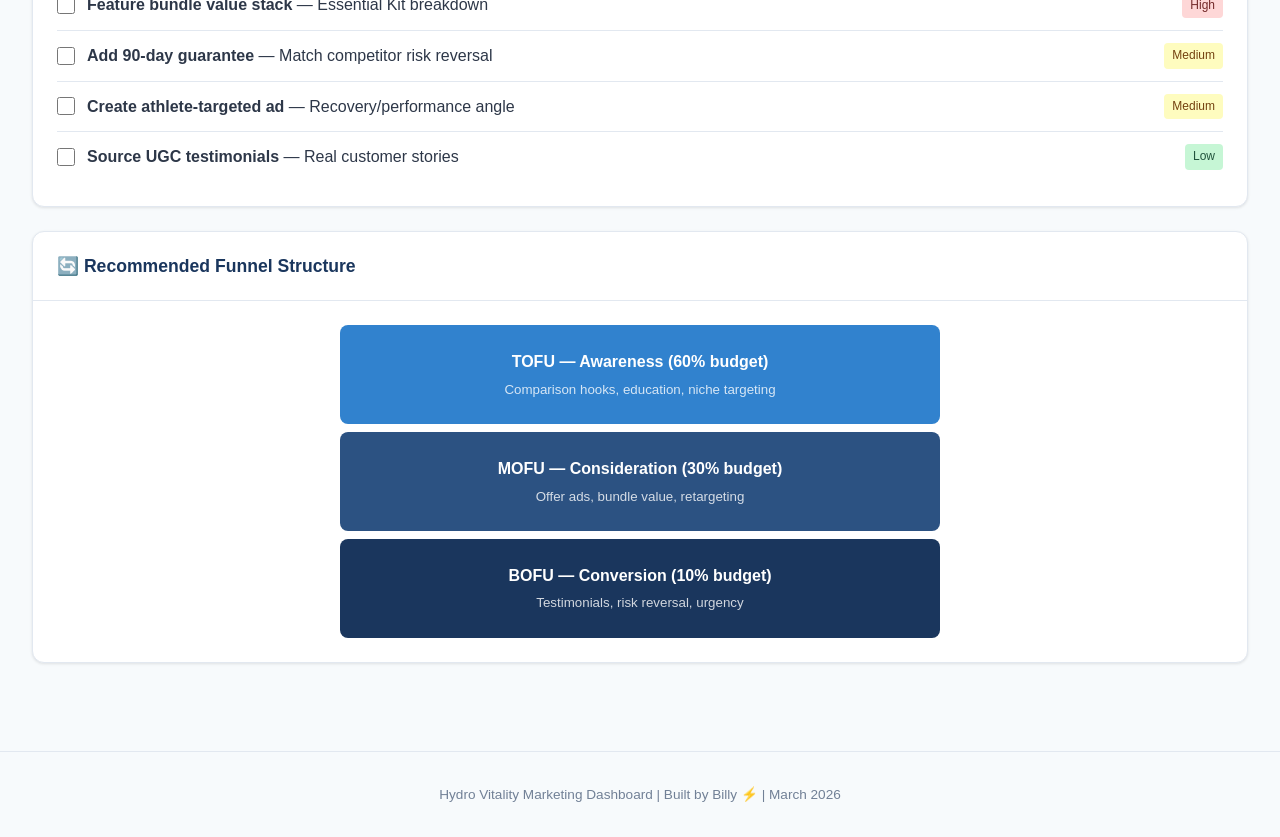
==== commit 4b185130: "Complete marketing dashboard build Added: - Performance tracking page with live metrics - Ad copy va" ====
--- a/index.html
+++ b/index.html
@@ -17,7 +17,8 @@
         <li><a href="competitor-intel.html">Competitor Intel</a></li>
         <li><a href="campaign-strategy.html">Campaign Strategy</a></li>
         <li><a href="creatives.html">Creative Assets</a></li>
-      </ul>
+      <li><a href="performance.html">Performance</a></li>
+        </ul>
     </div>
   </nav>
 
@@ -159,6 +160,7 @@
               <p>Hydro has stronger bundle offerings. Feature Essential Kit ($139.99) prominently—competitors don't do this well.</p>
             </div>
           </li>
+        <li><a href="performance.html">Performance</a></li>
         </ul>
       </div>
     </div>
